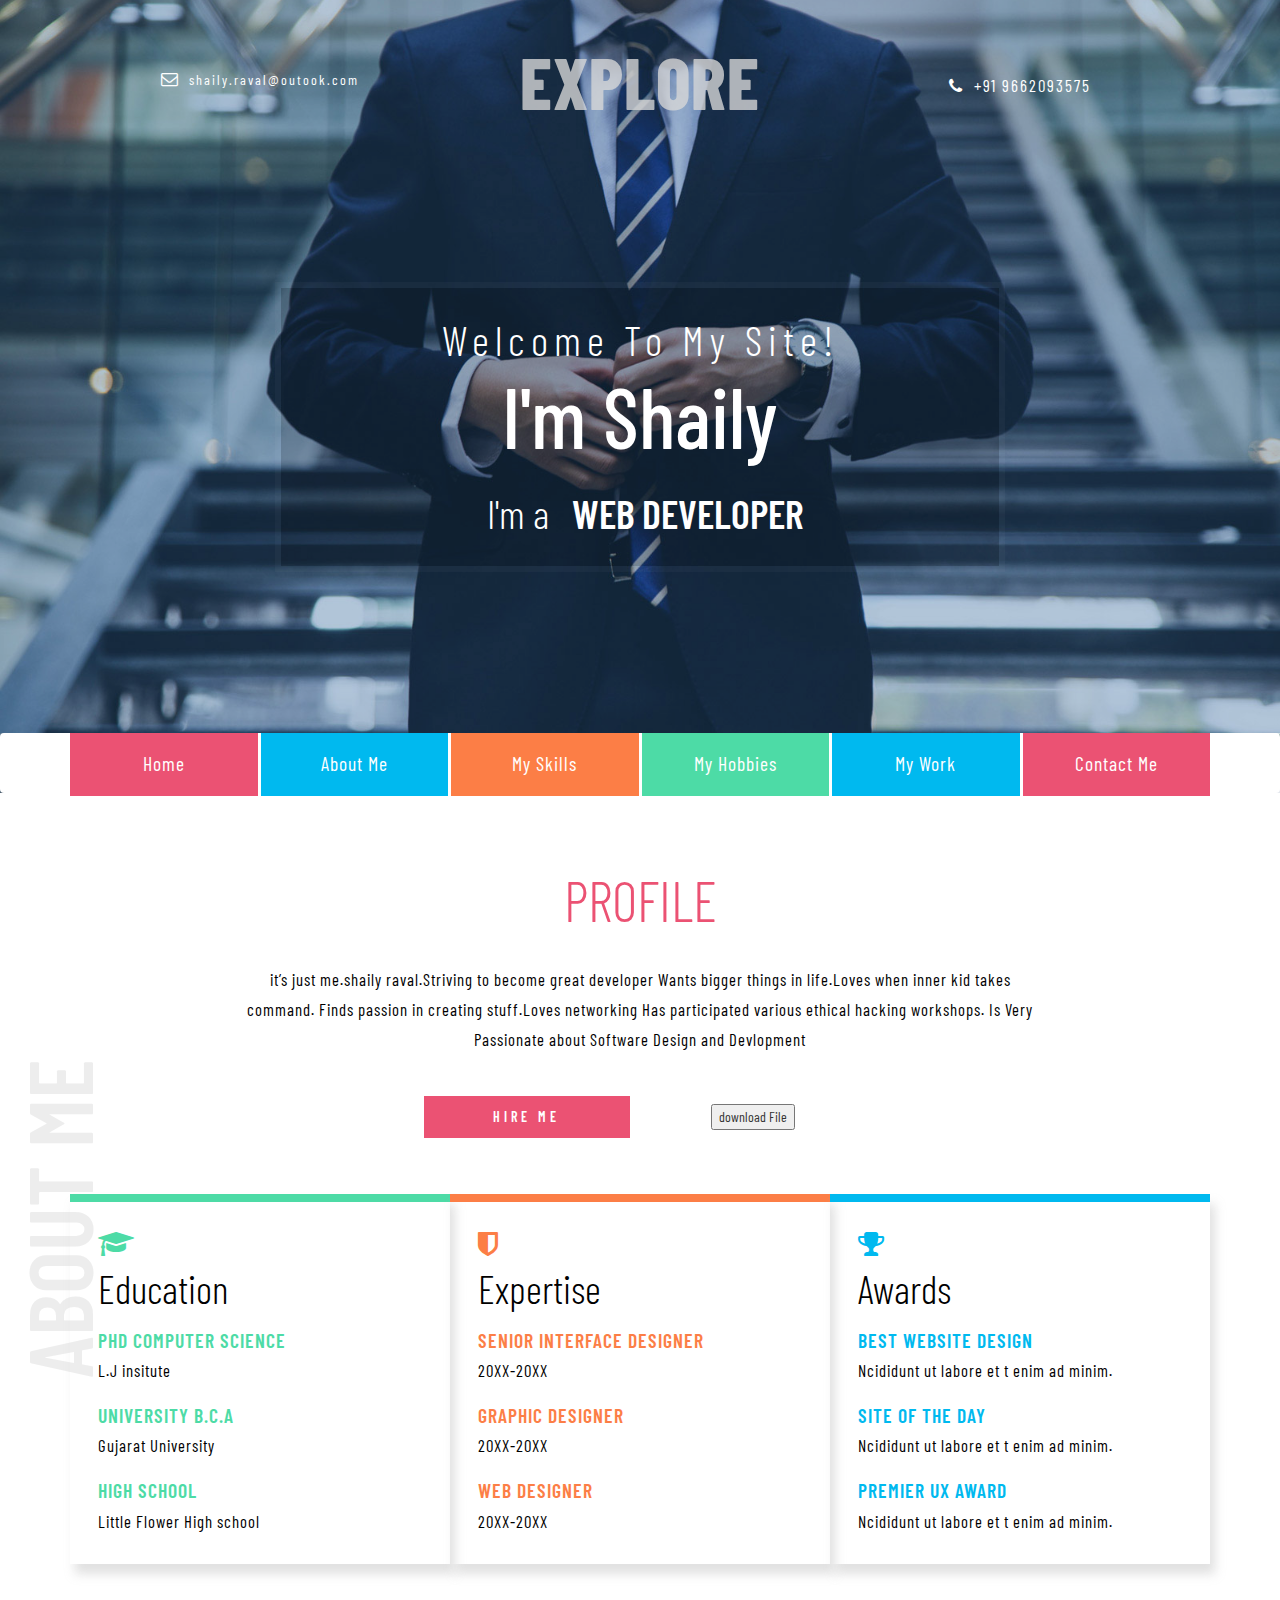
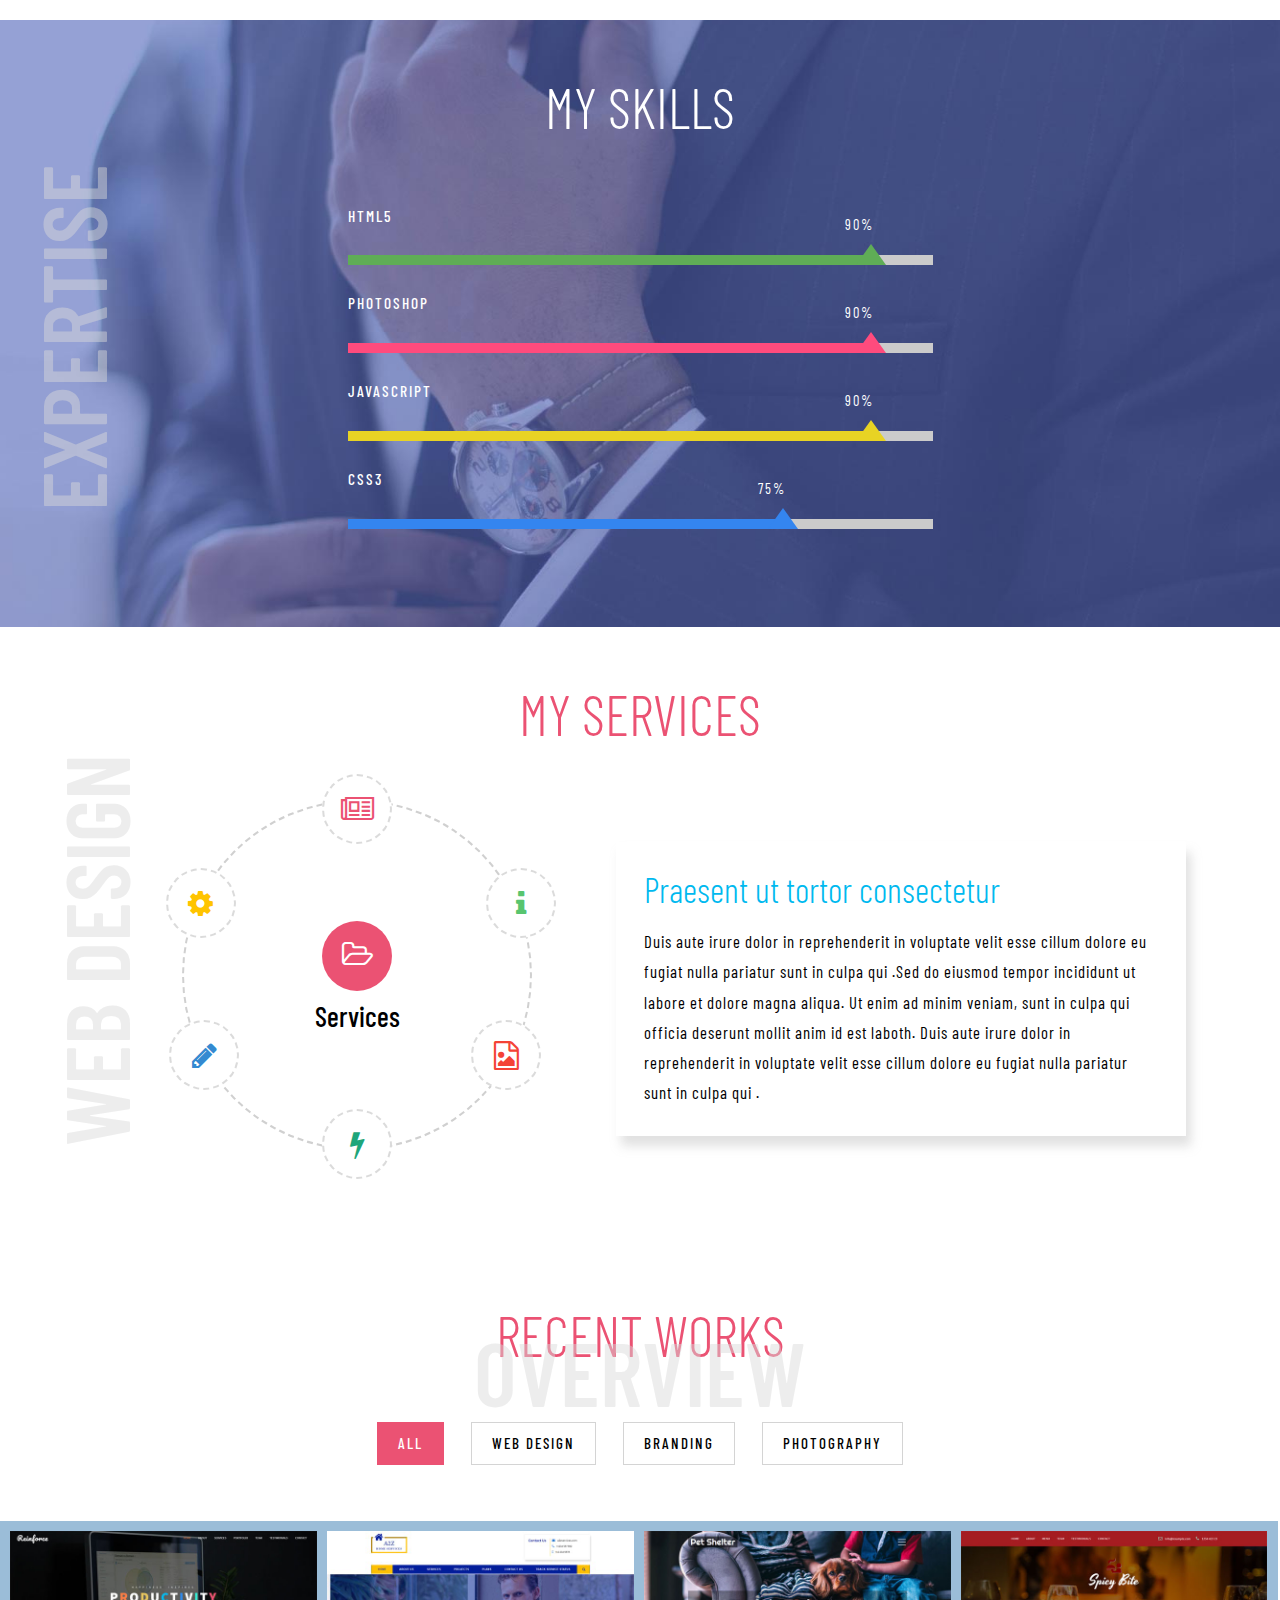
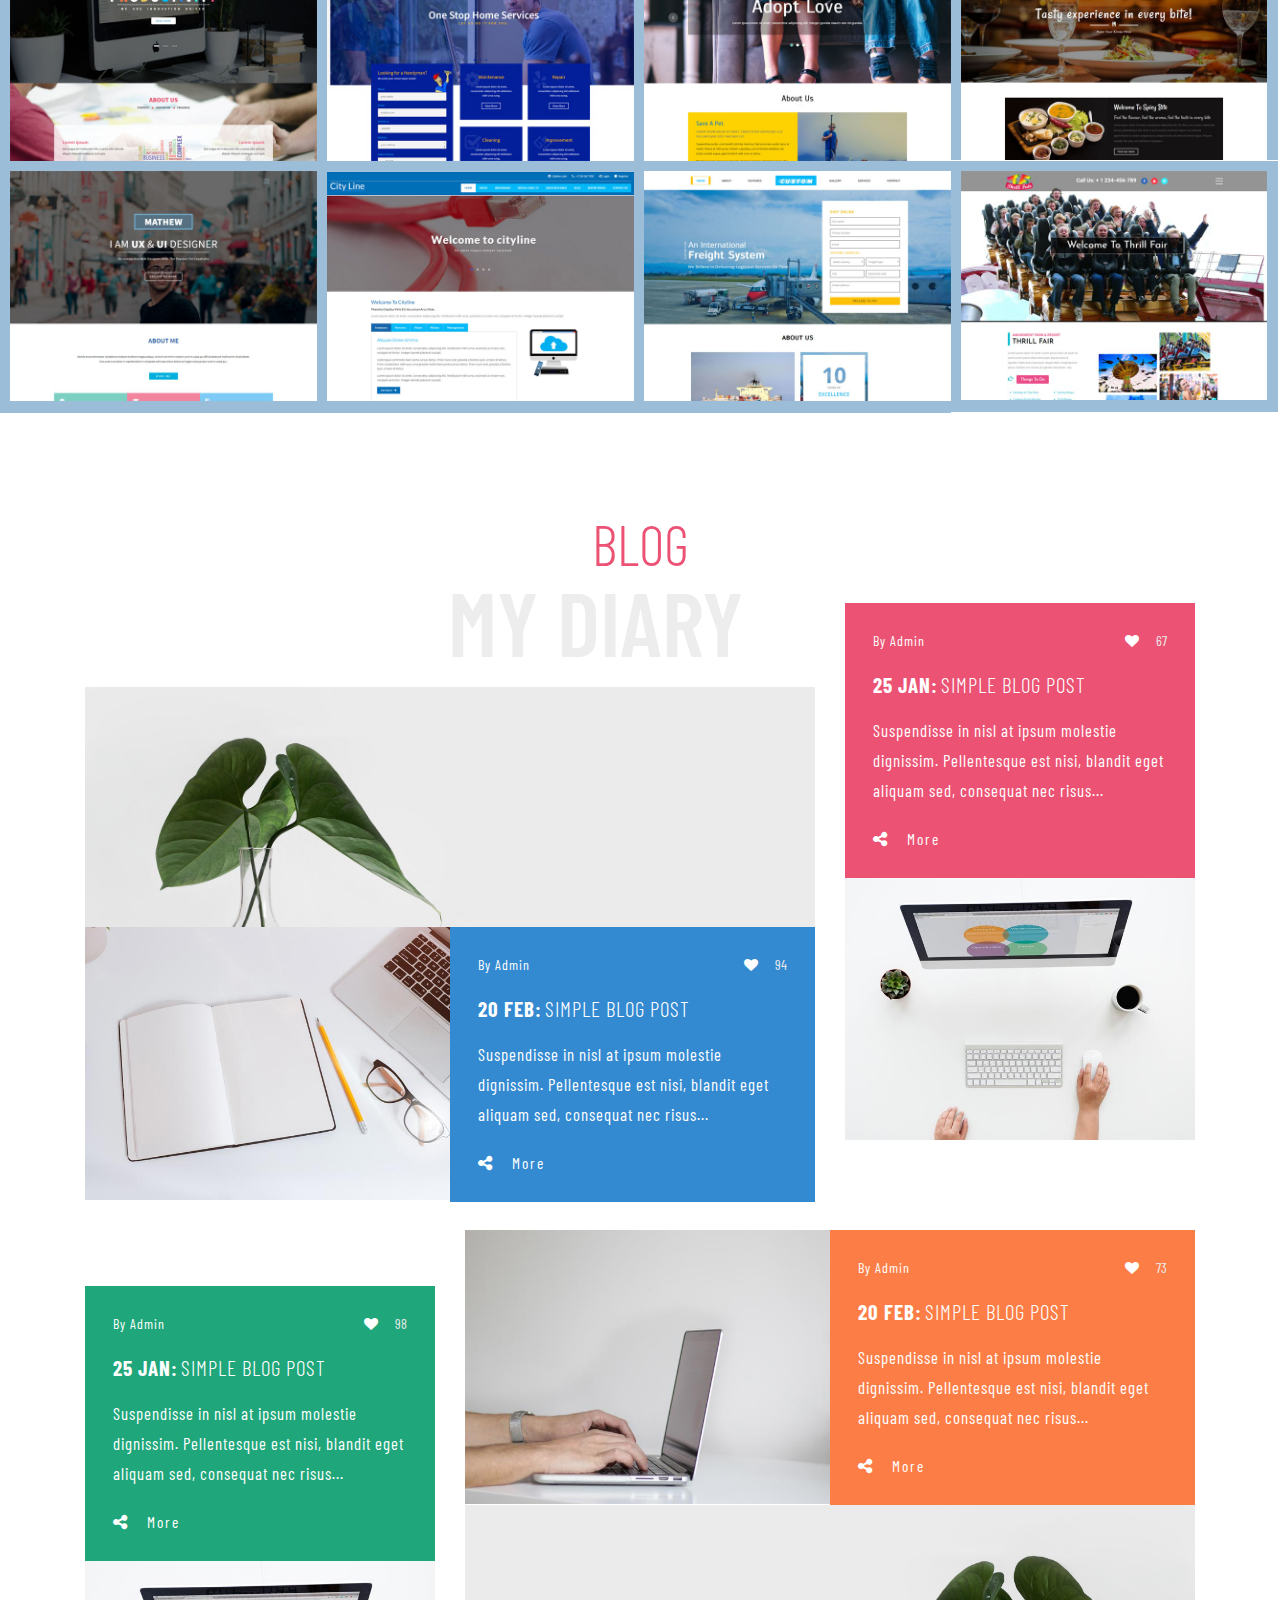
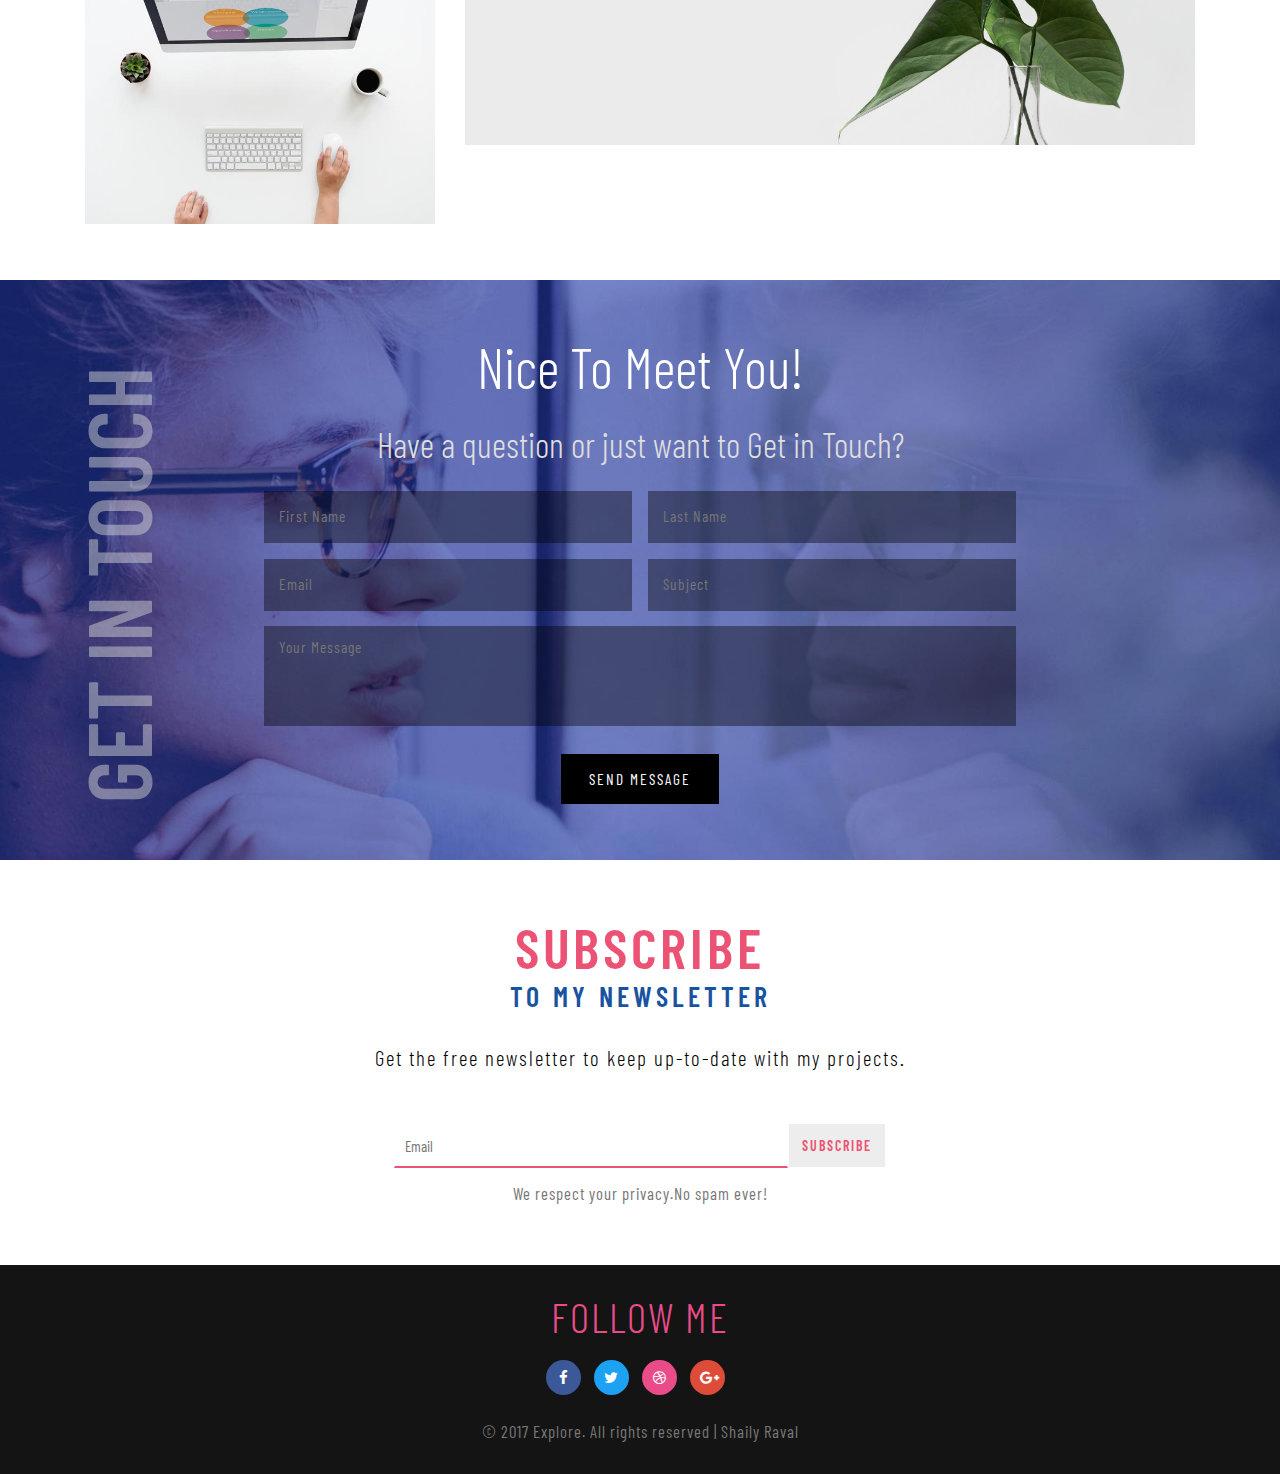
==== index.html @ e49cd990 "first website uploaded" ====
<!DOCTYPE html>
<html lang="zxx">

<head>
	<title>i aspire</title>
	<meta name="viewport" content="width=device-width, initial-scale=1">
	<meta http-equiv="Content-Type" content="text/html; charset=utf-8" />
	<meta name="keywords" content="Explore Responsive web template, Bootstrap Web Templates, Flat Web Templates, Android Compatible web template, 
	SmartPhone Compatible web template, free WebDesigns for Nokia, Samsung, LG, Sony Ericsson, Motorola web design" />
	<script>
		addEventListener("load", function () {
			setTimeout(hideURLbar, 0);
		}, false);

		function hideURLbar() {
			window.scrollTo(0, 1);
		}
	</script>
	<!-- Custom Theme files -->
	<link href="css/bootstrap.css" type="text/css" rel="stylesheet" media="all">
	<link rel="stylesheet" href="css/chocolat.css" type="text/css" media="screen">
	<!-- chocolate css for gallery light box -->
	<link href="css/style.css" type="text/css" rel="stylesheet" media="all">
	<link href="css/font-awesome.css" rel="stylesheet">
	<!-- font-awesome icons -->
	<!--//Custom Theme files-->

	<!-- web-fonts -->
	<link href="https://fonts.googleapis.com/css?family=Barlow+Condensed:100,200,200i,300,300i,400,400i,500,500i,600,600i,700,700i,800,800i,900,900i"
	    rel="stylesheet">
	<!-- //web-fonts -->
</head>
<body>
	<div class="header-agileinfo">
		<div class="header-banner text-center">
			<div class="container">
				<div class="header-bottom">
					<div class="col-md-4 col-sm-4 header-left">
						<span class="fa fa-envelope-o icon" aria-hidden="true"></span>
						<a href="outlook.com">shaily.raval@outook.com</a>
					</div>
					<div class="col-md-4 col-sm-4 logo">
						<h1 class="main-title">
							<a href="index.html">Explore</a>

						</h1>
					</div>
					<div class="col-md-4 col-sm-4 header-right">
						<span class="fa fa-phone icon" aria-hidden="true"></span>
						<p>+91 9662093575</p>
					</div>
					<div class="clearfix"></div>
				</div>
				<div class="banner-text">
					<h4>welcome to my site!</h4>
					<h3>i'm Shaily</h3>
					<div class="banner-slide">
						<h2 class="bnrtext">I'm a</h2>
						<b>
							<span class="span1">
								web developer
								<br /> CCNA
								<br /> app developer
								<br /> web blogger
								<br /> web designer
								<br />
							</span>
						</b>

						<div class="clearfix"></div>
					</div>
				</div>
			</div>

		</div>

		<div class="clear"></div>
		<nav class="navbar navbar-default">
			<!-- Brand and toggle get grouped for better mobile display -->
			<div class="navbar-header">
				<button type="button" class="navbar-toggle collapsed navbar-toggle1" data-toggle="collapse" data-target="#bs-megadropdown-tabs">Menu
					<span class="sr-only">Toggle navigation</span>
					<span class="icon-bar"></span>
					<span class="icon-bar"></span>
					<span class="icon-bar"></span>
				</button>
			</div>

			<div class="collapse navbar-collapse" id="bs-megadropdown-tabs">
				<ul>
					<li>
						<a href="index.html" class="active">Home</a>
					</li>
					<li>
						<a href="#about" class="scroll">About Me</a>
					</li>
					<li>
						<a href="#skills" class="scroll">my Skills</a>
					</li>
					<li>
						<a href="#services" class="scroll">my hobbies</a>
					</li>
					<li>
						<a href="#port" class="scroll">My Work</a>
					</li>
					<li>
						<a href="#contact" class="scroll">Contact me</a>
					</li>
				</ul>
			</div>
		</nav>
	</div>
	<!-- about -->
	<div class="about section-w3layouts main-pos" id="about">
		<h3 class="pos-title">about me</h3>
		<div class="container">
			<h4 class="sec-title">profile</h4>
			<div class="main-about-grid text-center">
				<p> it’s just me.shaily raval.Striving to become great developer
				Wants bigger things in life.Loves when inner kid takes command. 
				Finds passion in creating stuff.Loves networking
				Has participated various ethical hacking workshops.
				Is Very Passionate about Software Design and Devlopment</p>
				<ul class="about-list">
					<li>
						<a href="#contact" class="wthree- about-link scroll">hire me</a>
					</li>
					<li>
						<form action="downloadFile.php" method="post">
						<input type="submit" name="submit" value="download File" id ="submit"/>
						
						</form>
					</li>
				</ul>
			</div>
			<div class="about-btm-w3_agileits">
				<div class="grid-flex">
					<div class="ab1 main-about-grid1">
						<span class="fa fa-graduation-cap  wthree-title-list" aria-hidden="true"></span>
						<h4 class="aboutbtm-head">education</h4>
						<h5>Phd Computer Science</h5>
						<p>L.J insitute </p>
						<h5>University B.C.A</h5>
						<p>Gujarat University</p>
						<h5>High School</h5>
						<p>Little Flower High school</p>
					</div>
					<div class="ab1 main-about-grid2">
						<span class="fa fa-shield  wthree-title-list" aria-hidden="true"></span>
						<h4 class="aboutbtm-head">expertise</h4>
						<h5>Senior Interface Designer</h5>
						<p>20XX-20XX</p>
						<h5>Graphic Designer</h5>
						<p>20XX-20XX</p>
						<h5>Web Designer</h5>
						<p>20XX-20XX</p>


					</div>
					<div class="ab1 main-about-grid3">
						<span class="fa fa-trophy" aria-hidden="true"></span>
						<h4 class="aboutbtm-head">awards</h4>
						<h5>best website design</h5>
						<p>Ncididunt ut labore et t enim ad minim.</p>
						<h5>site of the day</h5>
						<p>Ncididunt ut labore et t enim ad minim.</p>
						<h5>premier UX award</h5>
						<p>Ncididunt ut labore et t enim ad minim.</p>
					</div>
					<div class="clearfix"></div>
				</div>
			</div>
			<!-- //about-bottom -->
		</div>
	</div>
	<!-- skills -->
	<div class="skills section-w3layouts main-pos" id="skills">
		<h3 class="pos-title">expertise</h3>
		<div class="container">
			<h4 class="sec-title">my skills</h4>

			<div class="row">
				<div class="skills-bar">
					<h3 class="progress-title">HTML5</h3>
					<div class="progress  green">
						<div class="progress-bar" style="width:90%; background:#5fad56">
							<div class="progress-value">90%</div>
						</div>
					</div>
					<h3 class="progress-title">PHOTOSHOP</h3>
					<div class="progress pink">
						<div class="progress-bar" style="width:90%; background:#ff4b7d;">
							<div class="progress-value">90%</div>
						</div>
					</div>
					<h3 class="progress-title">JAVASCRIPT</h3>
					<div class="progress yellow">
						<div class="progress-bar" style="width:90%; background:#e8d324;">
							<div class="progress-value">90%</div>
						</div>
					</div>

					<h3 class="progress-title">CSS3</h3>
					<div class="progress blue">
						<div class="progress-bar" style="width:75%; background:#3485ef;">
							<div class="progress-value">75%</div>
						</div>
					</div>
				</div>
			</div>
		</div>
	</div>
	<!--//skills -->

	<!-- services -->
	<div class="about section-w3layouts main-pos" id="services">
		<h3 class="pos-title">web design</h3>
		<div class="container">
			<h4 class="sec-title">my services</h4>
			<div class="services-left">
				<div class="col-md-6 serv-left text-center">
					<div class="serv-txt">
						<span class="fa fa-folder-open-o" aria-hidden="true"></span>
						<h5>services</h5>
					</div>
					<div class="icon-grid1">
						<div class="icon icon1">
							<span class="fa fa-newspaper-o" aria-hidden="true"></span>
						</div>
						<div class="clearfix"></div>
					</div>
					<div class="icon-grid2">
						<div class="icon icon2">
							<span class="fa fa-gear" aria-hidden="true"></span>
						</div>
						<div class="clearfix"></div>
					</div>
					<div class="icon-grid5">

						<div class="icon icon3">
							<span class="fa fa-pencil" aria-hidden="true"></span>
						</div>
						<div class="clearfix"></div>
					</div>
					<div class="icon-grid3">
						<div class="col-md-3 icon icon4">
							<span class="fa fa-info" aria-hidden="true"></span>
						</div>

						<div class="clearfix"></div>
					</div>
					<div class="icon-grid6">
						<div class="icon icon5">
							<span class="fa fa-file-image-o" aria-hidden="true"></span>
						</div>

						<div class="clearfix"></div>
					</div>
					<div class="icon-grid4">
						<div class="icon icon6">
							<span class="fa fa-bolt" aria-hidden="true"></span>
						</div>

						<div class="clearfix"></div>
					</div>
				</div>
				<div class="col-md-6 services-right-w3ls">
					<h5>Praesent ut tortor consectetur</h5>
					<p> Duis aute irure dolor in reprehenderit in voluptate velit esse cillum dolore eu fugiat nulla pariatur sunt in culpa
						qui .Sed do eiusmod tempor incididunt ut labore et dolore magna aliqua. Ut enim ad minim veniam, sunt in culpa qui
						officia deserunt mollit anim id est laboth. Duis aute irure dolor in reprehenderit in voluptate velit esse cillum dolore
						eu fugiat nulla pariatur sunt in culpa qui .</p>
				</div>
				<div class="clearfix"></div>
			</div>
		</div>
	</div>
	<!-- //services -->

	<!-- Portfolio -->
	<div class="portfolio section-w3layouts main-pos" id="port">
		<h4 class="sec-title">recent works</h4>
		<h3 class="pos-title1">overview</h3>
		<ul class="simplefilter">
			<li class="active" data-filter="all">All</li>
			<li data-filter="1">web design</li>
			<li data-filter="2">branding</li>
			<li data-filter="3">photography</li>
		</ul>

		<div class="filtr-container">
			<div class="filtr-item gallery-t" data-category="1, 3" data-sort="Busy streets">
				<a href="images/b.jpg" class="b-link-stripe b-animate-go  thickbox">

					<figure class="port-gird">
						<img src="images/b.jpg" class="img-responsive" alt=" " />
						<figcaption class="port-gird-caption-agileits_w3layouts">
							<h3>my designs</h3>

						</figcaption>
					</figure>
				</a>
			</div>
			<div class=" filtr-item" data-category="1, 3" data-sort="City wonders">
				<a href="images/d.jpg" class="b-link-stripe b-animate-go  thickbox">

					<figure class="port-gird">
						<img src="images/d.jpg" class="img-responsive" alt=" " />
						<figcaption class="port-gird-caption-agileits_w3layouts">
							<h3>my designs</h3>

						</figcaption>
					</figure>
				</a>

			</div>
			<div class=" filtr-item" data-category="2" data-sort="Luminous night">
				<a href="images/c.jpg" class="b-link-stripe b-animate-go  thickbox">

					<figure class="port-gird">
						<img src="images/c.jpg" class="img-responsive" alt=" " />
						<figcaption class="port-gird-caption-agileits_w3layouts">
							<h3>my designs</h3>

						</figcaption>
					</figure>
				</a>
			</div>
			<div class="filtr-item gallery-t" data-category="1, 3" data-sort="Busy streets">
				<a href="images/a.jpg" class="b-link-stripe b-animate-go  thickbox">

					<figure class="port-gird">
						<img src="images/a.jpg" class="img-responsive" alt=" " />
						<figcaption class="port-gird-caption-agileits_w3layouts">
							<h3>my designs</h3>

						</figcaption>
					</figure>
				</a>
			</div>
			<div class="filtr-item" data-category="3" data-sort="In production">
				<a href="images/e.jpg" class="b-link-stripe b-animate-go  thickbox">

					<figure class="port-gird">
						<img src="images/e.jpg" class="img-responsive" alt=" " />
						<figcaption class="port-gird-caption-agileits_w3layouts">
							<h3>my designs</h3>

						</figcaption>
					</figure>
				</a>

			</div>
			<div class=" filtr-item" data-category="3, 2" data-sort="Industrial site">
				<a href="images/g.jpg" class="b-link-stripe b-animate-go  thickbox">

					<figure class="port-gird">
						<img src="images/g.jpg" class="img-responsive" alt=" " />
						<figcaption class="port-gird-caption-agileits_w3layouts">
							<h3>my designs</h3>

						</figcaption>
					</figure>
				</a>
			</div>
			<div class=" filtr-item" data-category="2, 3" data-sort="Peaceful lake">
				<a href="images/f.jpg" class="b-link-stripe b-animate-go  thickbox">

					<figure class="port-gird">
						<img src="images/f.jpg" class="img-responsive" alt=" " />
						<figcaption class="port-gird-caption-agileits_w3layouts">
							<h3>my designs</h3>

						</figcaption>
					</figure>
				</a>
			</div>
			<div class="filtr-item gallery-t" data-category="1, 3" data-sort="Busy streets">
				<a href="images/h.jpg" class="b-link-stripe b-animate-go  thickbox">

					<figure class="port-gird">
						<img src="images/h.jpg" class="img-responsive" alt=" " />
						<figcaption class="port-gird-caption-agileits_w3layouts">
							<h3>my designs</h3>

						</figcaption>
					</figure>
				</a>
			</div>
			<div class="clearfix"> </div>
		</div>
	</div>
	<!-- //Portfolio -->

	<!-- blog -->
	<div class="blog main-pos section-w3layouts" id="blog">
		<h3 class="pos-title postitle4">my diary</h3>

		<div class="container">
			<h4 class="sec-title">blog</h4>
			<div class="blog-sec-w3_agile-grids">
				<div class="blog-sub">
					<div class="col-md-8 blog-sec-w3_agile b1">
						<div class="blog-top"></div>
						<div class="col-md-6 blog-img img1">
							<a href="#" data-toggle="modal" data-target="#myModal">
								<img src="images/a5.jpg" alt="" class="img-responsive" />
							</a>
						</div>
						<div class="col-md-6 blog-bottom bb1">
							<div class="post-info">
								<ul>
									<li class="blog-icon-left">By
										<a href="#">Admin</a>
									</li>
									<li class="blog-icon-right">
										<a href="#">
											<span class="fa fa-heart" aria-hidden="true"></span>
										</a>94</li>
								</ul>
								<div class="clearfix"></div>
								<a href="#" data-toggle="modal" data-target="#myModal">
									<h5>20 feb:</h5>
									<h4>simple blog post</h4>
								</a>
								<p>Suspendisse in nisl at ipsum molestie dignissim. Pellentesque est nisi, blandit eget aliquam sed, consequat nec risus...
								</p>
							</div>
							<a href="#">
								<span class="blog-share fa fa-share-alt" aria-hidden="true"></span>
							</a>
							<div class="blog-sec-w3_agile blog-button">
								<a href="#" data-toggle="modal" data-target="#myModal">More</a>
							</div>
						</div>

					</div>

					<div class="col-md-4  blog-sec-w3_agile">

						<div class="blog-bottom bb2">
							<div class="post-info">
								<ul>
									<li class="blog-icon-left">By
										<a href="#">Admin</a>
									</li>
									<li class="blog-icon-right">
										<a href="#">
											<span class="fa fa-heart" aria-hidden="true"></span>
										</a>67</li>
								</ul>
								<div class="clearfix"></div>
								<a href="#" data-toggle="modal" data-target="#myModal">
									<h5>25 jan:</h5>
									<h4>simple blog post</h4>
								</a>
								<p>Suspendisse in nisl at ipsum molestie dignissim. Pellentesque est nisi, blandit eget aliquam sed, consequat nec risus...
								</p>
							</div>
							<a href="#">
								<span class="blog-share fa fa-share-alt" aria-hidden="true"></span>
							</a>
							<div class="blog-sec-w3_agile blog-button">
								<a href="#" data-toggle="modal" data-target="#myModal">More</a>
							</div>
						</div>
						<div class="blog-img">
							<a href="#" data-toggle="modal" data-target="#myModal">
								<img src="images/a3.jpg" alt="" class="img-responsive" />
							</a>
						</div>
					</div>
					<div class="clearfix"></div>

					<div class="col-md-4 blog-sec-w3_agile b1">

						<div class="blog-bottom bb3">
							<div class="post-info">
								<ul>
									<li class="blog-icon-left">By
										<a href="#">Admin</a>
									</li>
									<li class="blog-icon-right">
										<a href="#">
											<span class="fa fa-heart" aria-hidden="true"></span>
										</a>98</li>
								</ul>
								<div class="clearfix"></div>
								<a href="#" data-toggle="modal" data-target="#myModal">
									<h5>25 jan:</h5>
									<h4>simple blog post</h4>
								</a>
								<p>Suspendisse in nisl at ipsum molestie dignissim. Pellentesque est nisi, blandit eget aliquam sed, consequat nec risus...
								</p>
							</div>
							<a href="#">
								<span class="blog-share fa fa-share-alt" aria-hidden="true"></span>
							</a>
							<div class="blog-sec-w3_agile blog-button">
								<a href="#" data-toggle="modal" data-target="#myModal">More</a>
							</div>
						</div>
						<div class="blog-img">
							<a href="#" data-toggle="modal" data-target="#myModal">
								<img src="images/a3.jpg" alt="" class="img-responsive" />
							</a>
						</div>

					</div>
					<div class="col-md-8 blog-sec-w3_agile b3 ">
						<div class="col-md-6 blog-img img1">
							<a href="#" data-toggle="modal" data-target="#myModal">
								<img src="images/a4.jpg" alt="" class="img-responsive" />
							</a>
						</div>
						<div class="col-md-6 blog-bottom bb4">
							<div class="post-info">
								<ul>
									<li class="blog-icon-left">By
										<a href="#">Admin</a>
									</li>
									<li class="blog-icon-right">
										<a href="#">
											<span class="fa fa-heart" aria-hidden="true"></span>
										</a>73</li>
								</ul>
								<div class="clearfix"></div>
								<a href="#" data-toggle="modal" data-target="#myModal">
									<h5>20 feb:</h5>
									<h4>simple blog post</h4>
								</a>
								<p>Suspendisse in nisl at ipsum molestie dignissim. Pellentesque est nisi, blandit eget aliquam sed, consequat nec risus...
								</p>
							</div>
							<a href="#">
								<span class="blog-share fa fa-share-alt" aria-hidden="true"></span>
							</a>
							<div class="blog-sec-w3_agile blog-button">
								<a href="#" data-toggle="modal" data-target="#myModal">More</a>
							</div>
						</div>

						<div class="clearfix"></div>
						<div class="blog-top blog-top2"></div>

					</div>


					<div class="clearfix"></div>
				</div>
			</div>
		</div>
	</div>
	<!-- //blog -->
	<div class="contact-bottom section-w3layouts main-pos" id="contact">
		<h3 class="pos-title">get in touch</h3>
		<h4 class="sec-title">nice to meet you!</h4>
		<div class="contact-right-w3l">
			<h3 class="title-contact text-center">Have a question or just want to Get in Touch?</h3>
			<form action="#" method="post">
				<div class="contact-input">
					<input type="text" class="name" name="name" placeholder="First Name" required="">
				</div>
				<div class="contact-input">
					<input type="text" class="name" name="name" placeholder="Last Name" required="">
				</div>
				<div class="contact-input">
					<input type="email" class="name" name="name" placeholder="Email" required="">
				</div>
				<div class="contact-input">
					<input type="text" class="name" name="name" placeholder="Subject" required="">
				</div>
				<div class="contact-input">
					<textarea placeholder="Your Message" required=""></textarea>
				</div>
				<input type="submit" value="SEND MESSAGE">
			</form>
		</div>
		<div class="clearfix"></div>
	</div>
	<!-- //contact -->
	<!-- subscribe -->
	<div class="subscribe-main section-w3layouts text-center">
		<div class="subscribe-head">
			<h4 class="sec-title">subscribe </h4>
			<h6>to my newsletter</h6>
			<h5>Get the free newsletter to keep up-to-date with my projects.</h5>
			<!-- <p class="sub-p">Never miss out on latest sales and best offers!</p> -->
			<div class="subscribe-form">
				<form action="#" method="post" class="subscribe_form">
					<input type="email" placeholder="Email" required="">
					<input type="submit" value="subscribe">
				</form>
				<div class="clearfix"> </div>
			</div>
			<p>We respect your privacy.No spam ever!</p>
		</div>
	</div>
	<!-- //subscribe -->
	<div class="footer-main">
		<div class="footer-social">
			<h4>follow me</h4>
			<ul>
				<li>
					<a href="#">
						<span class="fa fa-facebook icon_facebook"></span>
					</a>
				</li>
				<li>
					<a href="#">
						<span class="fa fa-twitter icon_twitter"></span>
					</a>
				</li>
				<li>
					<a href="#">
						<span class="fa fa-dribbble icon_dribbble"></span>
					</a>
				</li>
				<li>
					<a href="#">
						<span class="fa fa-google-plus icon_g_plus"></span>
					</a>
				</li>
			</ul>
		</div>
		<div class="cpy-right">
			<p>© 2017 Explore. All rights reserved | Shaily Raval
				
			</p>
		</div>
	</div>


	<!-- modal -->

	<div class="modal about-modal fade" id="myModal" tabindex="-1" role="dialog">
		<div class="modal-dialog" role="document">
			<div class="modal-content">
				<div class="modal-header">
					<button type="button" class="close" data-dismiss="modal" aria-label="Close">
						<span aria-hidden="true">&times;</span>
					</button>
					<h4 class="modal-title">explore</h4>
				</div>
				<div class="modal-body">
					<div class="model-info">
						<img src="images/bg2.jpg" alt="" />
						<p>andit lorem. Duis auctor in tortor sed tristique. Proin sed finibus sem.</p>
					</div>
				</div>
			</div>
		</div>
	</div>
	<!-- //modal -->

	<!-- js -->
	<script src="js/jquery-2.2.3.min.js"></script>
	<!-- //js -->

	<script>
		$(window).scroll(function () {
			if ($(window).scrollTop() >= 730) {
				$('nav').addClass('fixed-header');
			} else {
				$('nav').removeClass('fixed-header');
			}
		});

		/* scrollTop() >= 240
		   Should be equal the the height of the header
		 */
	</script>

	<!-- PopUp-Box-JavaScript -->
	<script src="js/jquery.chocolat.js"></script>
	<script>
		$(function () {
			$('.filtr-item a').Chocolat();
		});
	</script>
	<!-- //PopUp-Box-JavaScript -->
	<!-- fliter-JavaScript -->
	<script src="js/jquery.filterizr.js"></script>
	<script src="js/controls.js"></script>
	<script>
		$(function () {
			$('.filtr-container').filterizr();
		});
	</script>
	<!-- //fliter-JavaScript -->

	<!-- start-smooth-scrolling -->
	<script  src="js/move-top.js"></script>
	<script src="js/easing.js"></script>
	<script>
		jQuery(document).ready(function ($) {
			$(".scroll").click(function (event) {
				event.preventDefault();

				$('html,body').animate({
					scrollTop: $(this.hash).offset().top
				}, 1000);
			});
		});
	</script>
	<!-- end-smooth-scrolling -->
	<!-- smooth-scrolling-of-move-up-->
	<script>
		$(document).ready(function () {
			/*
			var defaults = {
				containerID: 'toTop', // fading element id
				containerHoverID: 'toTopHover', // fading element hover id
				scrollSpeed: 1200,
				easingType: 'linear' 
			};
			*/

			$().UItoTop({
				easingType: 'easeOutQuart'
			});

		});
	</script>
	<script src="js/SmoothScroll.min.js"></script>
	<!-- Bootstrap core JavaScript
    ================================================== -->
	<!-- Placed at the end of the document so the pages load faster -->
	<script src="js/bootstrap.js"></script>
</body>

</html>
---- css/chocolat.css ----
body{
	margin:0;
	padding:0;
}
#Choco_overlay{
    background: #0a0a0a !important;
	position: fixed;
	top: 0;
	left: 0;
	z-index: 1000;
	width: 100%;
	height: 100%;
	display:none;
	padding:0;
	margin:0;
}
#Choco_content{
	display:none;
	width:800px;
	height:600px;
	z-index:1001;
	position:fixed;
	left:50%;
	top:50%;
	margin-left:-400px;
	margin-top:-300px;
	border-top:1px solid transparent;/*Yes, adjust image perfectly at the center of a box, don't know why.*/
}
#Choco_left_arrow{
	float:left;
	background-image:url(../images/left.png)!important;
	background-position:12%;
	left:-20%;
}
#Choco_right_arrow{
	float:right;
	background-image:url(../images/right.png)!important;
	background-position:88%;
	left:20%;
}
.Choco_arrows{
	background-repeat:no-repeat;
	display:none;
	position:relative;
	cursor:pointer;
	width:49%;
	top:-100%;
	height:100%;
	margin-top:-30px;
}
#Choco_container_photo{
	text-align:center;
	width:800px;
	height:600px;
	/*background:url(../images/ajax-loader.gif) center center no-repeat;*/
}
#Choco_container_description{
	padding:0;
	height:26px;
	width:100%;
	color:#FFFFFF;
	font-family:Tahoma;
	clear:both;
	position:relative;
	font-size:12px;
	margin-top:-5px;
	overflow:hidden;
	visibility:hidden;
}
#Choco_container_title{
	float:left;
	padding:5px;
}
#Choco_container_via{
	padding:5px;
	float:right;
}
#Choco_container_via a{
	color:gray;
}
#Choco_container_via a:hover{
	color:white;
	background:gray;
}
#Choco_close{
	width:32px;
	height:32px;
	background-image:url(../images/close.png)!important;
	background-repeat:no-repeat;
	z-index:1002;
	cursor:pointer;
	margin: 0px 0px 15px 0px;
	display:none;
}
#Choco_loading{
	width:9px;
	height:11px;
	background-image:url(../images/loading.gif);
	background-repeat:no-repeat;
	z-index:1002;
	cursor:pointer;
	float:right;
	margin-top:-20px;
	display:none;
}
#Choco_bigImage{
	display:none;
	position:relative;
	width:100%;
	height:100%;
	margin-top:-5px;
}
---- css/style.css ----
/*--
Author: W3layouts
Author URL: http://w3layouts.com
License: Creative Commons Attribution 3.0 Unported
License URL: http://creativecommons.org/licenses/by/3.0/
--*/

body {
    margin: 0;
    background: #fff;
    font-family: 'Barlow Condensed', sans-serif;
}

body a,
.agile_form input[type="submit"] {
    -webkit-transition: 0.5s all;
    -moz-transition: 0.5s all;
    -o-transition: 0.5s all;
    -ms-transition: 0.5s all;
    transition: 0.5s all;
    text-decoration: none;
}

h1,
h2,
h3,
h4,
h5,
h6 {
    margin: 0;
    font-family: 'Barlow Condensed', sans-serif;
}

p {
    margin: 0;
    line-height: 1.8;
    font-size: 1.2em;
    color: #000;
    letter-spacing: 1px;
}

ul,
label {
    margin: 0;
    padding: 0;
}

li {
    list-style-type: none;
}

body a:hover,
body a:focus {
    text-decoration: none;
    outline: none;
}

.header-agileinfo {
    z-index: 10;
}

.header-agileinfo {
    background: url(../images/bg.jpg) no-repeat center;
    background-size: cover;
    min-height: 730px;
}

.header-banner {
    background-color: rgba(4, 68, 134, 0.3);
}

.header-left {
    float: left;
    padding-top: 2em;
}

.header-right {
    float: right;
    padding-top: 2em;
}

.fixed-header {
    position: fixed;
    top: 0;
    left: 0;
    width: 100%;
}

nav {
    width: 100%;
    height: 60px;
    background: #292f36;
    z-index: 10;
}

nav ul {
    list-style-type: none;
    text-align: center;
}

nav ul li {
    display: inline-block;
    line-height: 60px;
    width: 13%;
    text-align: center;
}

nav ul li a {
    text-decoration: none;
    color: #fff;
    font-size: 1.4em;
    text-transform: capitalize;
    letter-spacing: 1px;
    padding: 10px 50px;
}

nav ul li a:hover {
    color: #000;
}

nav ul li:nth-child(1) {
    background: #eb5273;
}

nav ul li:nth-child(2) {
    background: #00b9ef;
}

nav ul li:nth-child(3) {
    background: #fc7e46;
}

nav ul li:nth-child(4) {
    background: #4ddba6;
}

nav ul li:nth-child(5) {
    background: #00b9ef;
}

nav ul li:nth-child(6) {
    background: #eb5273;
}

.navbar-default {
    background-color: #fff;
    border: none;
}

.header-right p {
    display: inline;
    letter-spacing: 2px;
    color: #fff;
}

.header-bottom {
    padding: 3em 0 0;
}

h1.main-title a {
    font-size: 2em;
    color: #140c8e;
    padding: 0px 12px 6px;
    letter-spacing: 1px;
    text-transform: uppercase;
    color: rgba(216, 216, 216, 0.79);
    font-weight: 800;
}

span.icon {
    color: #fff;
    margin-right: 0.5em;
    font-size: 1.2em;
}

.header-left a {
    font-size: 1em;
    color: #fff;
    letter-spacing: 2px;
}


/*-- banner --*/

.banner-text {
    text-align: center;
    width: 63%;
    margin: 11.9em auto;
    padding: 2em 0;
    background: rgba(0, 0, 0, 0.16);
    outline: 6px solid rgba(255, 255, 255, 0.03);
}

.banner-text h3 {
    color: #fff;
    font-size: 6em;
    margin: 0.1em 0 0.3em;
    text-transform: capitalize;
}

.banner-slide {
    width: 48%;
    margin: 0 auto;
}

.banner-text h4 {
    text-transform: capitalize;
    font-size: 3em;
    color: #fff;
    letter-spacing: 6px;
    font-weight: 300;
}

h2.bnrtext {
    color: #fff;
    font-size: 3em;
    float: left;
    height: 50px;
    font: 300 40px/50px 'Barlow Condensed';
    width: 100px;
}

b {
    float: left;
    overflow: hidden;
    position: relative;
    height: 50px;
}

span.span1 {
    display: inline-block;
    width: 240px;
    color: #fff;
    position: relative;
    white-space: nowrap;
    text-transform: uppercase; 
    font: normal 40px/50px Barlow Condensed, sans-serif;
    font-weight: 600;
    top: 0;
    left: 0;
    -webkit-animation: move 5s;
    -webkit-animation-iteration-count: infinite;
    -webkit-animation-delay: 1s;
}

@keyframes move {
    0% {
        top: 0px;
    }
    20% {
        top: -50px;
    }
    40% {
        top: -100px;
    }
    60% {
        top: -150px;
    }
    80% {
        top: -200px;
    }
}


/*-- banner-text --*/

.banner-text h1 {
    font-size: 3.5em;
    line-height: 1.5em;
    display: inline-block;
    border: solid #7ecaf6;
    border-width: 4px;
    color: rgb(255, 255, 255);
    background: #567182;
    padding: 0 1em;
    letter-spacing: 1px;
    font-weight: 800;
    text-transform: uppercase;
}

.banner-text h1 a {
    color: #fff;
}


/*-- //banner --*/

.section-w3layouts {
    padding: 4em 0;
}

.main-pos {
    position: relative;
}


/* about */

h3.pos-title {
    position: absolute;
    top: 44%;
    left: -2%;
    font-size: 6.5em;
    display: inline-block;
    text-transform: uppercase;
    font-weight: 600;
    margin-bottom: 1.5em;
    color: rgba(216, 216, 216, 0.47);
    -ms-transform: rotate(270deg);
    -webkit-transform: rotate(270deg);
    transform: rotate(270deg);
}

h3.pos-title1 {
    position: absolute;
    top: 9%;
    left: 39.5%;
    font-size: 6.5em;
    display: inline-block;
    text-transform: uppercase;
    font-weight: 600;
    margin-bottom: 1.5em;
    color: rgba(216, 216, 216, 0.47);
}

.sec-title {
    font-size: 4em;
    text-transform: uppercase;
    margin-bottom: 0.5em;
    color: #eb5273;
    text-align: center;
    font-weight: 300;
}

ul.about-list li {
    display: inline-block;
    margin: 0 9px;
    width: 18%;
}

a.wthree-.about-link {
    color: #fff;
    border: 1px solid #eb5273;
    background: #eb5273;
    border-radius: 0;
    width: 100%;
    padding: 10px 20px;
    outline: none;
    font-size: 1em;
    margin: 4% auto 0;
    font-weight: 600;
    letter-spacing: 4px;
    display: inline-block;
    text-transform: uppercase;
}


.main-about-grid p {
    width: 70%;
    margin: 2em auto;
}

.ab1 {
    padding: 2em;
    -webkit-box-shadow: 5px 10px 10px 0px rgba(216, 216, 216, 0.78);
    -moz-box-shadow: 5px 10px 10px 0px rgba(216, 216, 216, 0.78);
    box-shadow: 5px 10px 10px 0px rgba(216, 216, 216, 0.78);
    border-top: 5px solid;
}

.ab1 span {
    color: #4ddba6;
    font-size: 2em;
}

.main-about-grid1 {
    border-top: 8px solid #4ddba6;
}

.main-about-grid2 {
    border-top: 8px solid #fc7e46;
}

.main-about-grid2 span.fa,
.main-about-grid2.ab1 h5 {
    color: #fc7e46;
}

.main-about-grid3 {
    border-top: 8px solid #00b9ef;
}

.main-about-grid3 span.fa,
.main-about-grid3.ab1 h5 {
    color: #00b9ef;
}


/* //about */


/* about-bottom */

.about-btm-w3_agileits {
    padding-top: 4em;
}

h4.aboutbtm-head {
    color: #000;
    text-transform: capitalize;
    font-weight: 300;
    margin: 0.2em 0 0.5em;
    font-size: 2.8em;
}

.ab1 h5 {
    color: #4ddba6;
    font-size: 1.4em;
    letter-spacing: 1px;
    text-transform: uppercase;
    font-weight: 600;
    margin: 1em 0 0.2em;
}


/* //about-bottom */


/*-- portfolio --*/

.port-head {
    text-align: center;
}

figure.port-gird {
    margin: 0;
    padding: 0;
    position: relative;
    display: block;
    cursor: pointer;
    overflow: hidden;
}

figure.port-gird:hover figcaption.port-gird-caption-agileits_w3layouts {
    -ms-filter: alpha(Opacity=100);
    filter: alpha(opacity=100);
    opacity: 1;
    top: 130px;
}

figcaption.port-gird-caption-agileits_w3layouts {
    -ms-filter: alpha(Opacity=0);
    filter: alpha(opacity=0);
    opacity: 0;
    position: absolute;
    height: 100%;
    width: 100%;
    top: 100%;
    color: #fff;
    -webkit-transition: all .5s ease;
    -moz-transition: all .5s ease;
    -o-transition: all .5s ease;
    -ms-transition: all .5s ease;
    transition: all .5s ease;
    text-align: center;
}

figcaption.port-gird-caption-agileits_w3layouts h3 {
    font-weight: 400;
    font-size: 1.8em;
    color: #fff;
    text-transform: uppercase;
    padding: 30px 0px;
    margin-bottom: 0;
    background: #111;
    position: relative;
    margin-top: 70px;
    -webkit-transition: all .5s;
    -moz-transition: all .5s;
    -o-transition: all .5s;
    -ms-transition: all .5s;
    transition: all .5s;
    -webkit-transition-delay: 1s;
    -moz-transition-delay: 1s;
    -o-transition-delay: 1s;
    -ms-transition-delay: 1s;
    transition-delay: 1s;
}

figcaption.port-gird-caption-agileits_w3layouts p {
    padding: 10px 0px;
    margin-bottom: 0;
    position: relative;
    left: 100%;
    font-size: 0.85em;
    line-height: 2em;
    -webkit-transition: all .5s;
    -moz-transition: all .5s;
    -o-transition: all .5s;
    -ms-transition: all .5s;
    transition: all .5s;
    -webkit-transition-delay: 1.3s;
    -moz-transition-delay: 1.3s;
    -o-transition-delay: 1.3s;
    -ms-transition-delay: 1.3s;
    transition-delay: 1.3s;
}

figure.port-gird:hover h3,
figure.port-gird:hover p {
    bottom: 0;
}

figcaption.port-gird-caption-agileits_w3layouts a {
    color: #fff;
    border: 2px solid #fff;
    padding: 4px 0px;
    text-decoration: none;
}

figcaption.port-gird-caption-agileits_w3layouts:hover {
    color: #4f5856;
}

.gallery {
    padding: 6em 0;
}

.ga-top {
    margin-bottom: 3em;
}

.filtr-item {
    width: 24.8%;
}

.filtr-item {
    border: solid #9bbdd8;
    border-width: 10px 0px 0px 10px;
}

.filtr-item:nth-child(5),
.filtr-item:nth-child(6),
.filtr-item:nth-child(7),
.filtr-item:nth-child(8) {
    border-bottom: 12px solid #9bbdd8;
}

.filtr-item:nth-child(4),
.filtr-item:nth-child(8) {
    border-right: 11px solid #9bbdd8;
    width: 25.55%;
}

.filtr-container {
    width: 100%;
}

.item-desc {
    background-color: rgba(0, 0, 0, 0.5);
    color: white;
    position: absolute;
    text-transform: uppercase;
    text-align: center;
    z-index: 1;
}


/* Filter controls */

.simplefilter li,
.multifilter li,
.sortandshuffle li {
    color: #000;
    cursor: pointer;
    display: inline-block;
    padding: 10px 20px;
    font-size: 15px;
    font-weight: 500;
    letter-spacing: 1px;
    margin: 0 12px;
    text-transform: uppercase;
    border: none;
    background: none;
    border-bottom: 5px solid #fff;
}

.simplefilter li {
    border: none;
    background: none;
    position: relative;
    border: 1px solid #d4d4d4;
    transition: 0.5s all;
    -webkit-transition: 0.5s all;
    -moz-transition: 0.5s all;
    -ms-transition: 0.5s all;
    -o-transition: 0.5s all;
    letter-spacing: 2px;
}

.simplefilter li:before {
    content: '';
    position: absolute;
    top: 19px;
    background: #fff;
    height: 1px;
    width: 10px;
    right: -12px;
    -webkit-transition: .5s all;
    -moz-transition: .5s all;
    transition: .5s all;
}

.simplefilter li:last-child:before {
    content: '';
    position: absolute;
    top: 19px;
    background: #fff;
    height: 1px;
    width: 10px;
    right: -12px;
    -webkit-transition: .5s all;
    -moz-transition: .5s all;
    transition: .5s all;
}

.simplefilter li.active,
.simplefilter li:hover {
    background: #eb5273;
    border: 1px solid #eb5273;
    color: #fff;
    transition: 0.5s all;
    -webkit-transition: 0.5s all;
    -moz-transition: 0.5s all;
    -ms-transition: 0.5s all;
    -o-transition: 0.5s all;
}


/* Shuffle and sort controls */

select {
    padding: 1rem 1rem;
    text-transform: uppercase;
}

.sortandshuffle .shuffle-btn {
    background-color: #dec800;
}

.sortandshuffle .sort-btn {
    background-color: #de0000;
}

.sortandshuffle .sort-btn.active {
    background-color: #9d0000;
}


/*----*/

.filtr-item {
    transform: scale(1) translate3d(0px, 0px, 0px);
    -o-transform: scale(1) translate3d(0px, 0px, 0px);
    transition: all 0.5s ease-out 0ms;
    -o-transition: all 0.5s ease-out 0ms;
    transform-style: preserve-3d;
    -o-transform-style: preserve-3d;
}


/*----*/

ul.simplefilter {
    text-align: center;
    margin: 4em 0;
}


/* //portfolio */


/*-- blog --*/

h3.pos-title.postitle4 {
    top: 8%;
    left: 35%;
    transform: rotate(0deg);
    -ms-transform: rotate(0deg);
    -webkit-transform: rotate(0deg);
}

h3.w3l-head.text-center {
    color: #1793d1;
    text-transform: uppercase;
    margin-bottom: 1.5em;
    font-size: 2em;
}

.blog-sec-w3_agile.b1 {
    margin-top: 6em;
}

.b3 {
    margin-top: 2em;
}

.blog-top {
    background: url(../images/b1.jpg) no-repeat center;
    background-size: cover;
    min-height: 240px;
}

.blog-top2 {
    background: url(../images/b2.jpg) no-repeat center;
    background-size: cover;
    min-height: 240px;
}

li {
    list-style-type: none;
}

.post-info ul {
    padding: 0 0 3em;
}

li.blog-icon-left,
li.blog-icon-left a {
    font-size: 1em;
    color: #fff;
    letter-spacing: 1px;
}

.blog-icon-left {
    float: left;
}

.blog-icon-right {
    float: right;
    color: #ebebeb;
}

.blog-icon-right span.fa-heart {
    margin: 0 1em;
    color: #fff;
}

.blog-bottom {
    background: #eb5273;
    padding: 2em;
}

.post-info h5,
.post-info h4 {
    font-size: 1.5em;
    display: inline;
    text-transform: uppercase;
    padding: 1em 0;
    letter-spacing: 1px;
    font-weight: 300;
    color: #fff;
}

.post-info h5 {
    font-weight: bold;
    color: #fff;
}

.post-info p {
    margin: 1em 0 1.35em;
    color: #fff;
}

.blog-sec-w3_agile.blog-button {
    margin: 0em 0 0em 0;
    display: inline-block;
}

li.blog-icon-right i {
    color: #fff;
    font-size: 1em;
}

span.blog-share {
    color: #fff;
    font-size: 1.2em;
    margin: 0 1em 0 0;
}

.blog-img {
    padding: 0;
}

.bb4 {
    background: #fc7e46;
}

.blog-sec-w3_agile.blog-button a {
    color: #fff;
    font-size: 1.1em;
    letter-spacing: 2px;
}


/*-- //blog --*/


/* Features */

div#services {
    padding-bottom: 7em;
}

.features h3.heading {
    text-align: center;
    font-size: 35px;
    text-transform: uppercase;
    color: #000;
    margin-bottom: 60px;
}

.services-right-w3ls h5 {
    color: #00b9ef;
    font-size: 2.5em;
    font-weight: 300;
    margin-bottom: 0.5em;
}

.services-left {
    margin-top: 4em;
}

.services-right-w3ls {
    padding: 2em 2em;
    margin-top: 3em;
    margin-left: 6em;
    -webkit-box-shadow: 5px 10px 10px 0px rgba(216, 216, 216, 0.78);
    -moz-box-shadow: 5px 10px 10px 0px rgba(216, 216, 216, 0.78);
    box-shadow: 5px 10px 10px 0px rgba(216, 216, 216, 0.78);
}

.serv-left {
    border: 2px dashed #d0d0d0;
    width: 350px;
    height: 350px;
    margin-left: 8em;
    border-radius: 50%;
    position: relative;
    padding-top: 8.5em;
}

.icon-grid1 {
    position: absolute;
    top: -8%;
    left: 0%;
    text-align: center;
    width: 100%;
}

.icon span.fa,
.serv-txt span {
    border-radius: 50%;
    font-size: 29px;
    width: 70px;
    height: 70px;
    line-height: 68px;
    text-align: center;
    background: #fff;
    border: 2px dashed #dbdbdb;
    /*color: #ffffff;*/
    -webkit-transition: .5s all;
    -moz-transition: .5s all;
    transition: .5s all;
}

.serv-txt h5 {
    color: #000;
    font-size: 2em;
    text-transform: capitalize;
    margin: 10px 0;
}

.serv-txt span {
    background: #eb5273;
    border: none;
    color: #fff;
}

.icon2 .fa {
    color: #ffc400;
}

.icon1 .fa {
    color: #eb5273;
}

.icon3 .fa {
    color: #338ad1;
}

.icon4 .fa {
    color: #58c56f;
}

.icon5 .fa {
    color: #F44336;
}

.icon6 .fa {
    color: #1fa67a;
}

.icon span.fa:hover {
    border-color: #fff;
    color: #fff;
}

.icon2 .fa:hover {
    background: #ffc400;
}

.icon1 .fa:hover {
    background: #eb5273;
}

.icon3 .fa:hover,
.bb1 {
    background: #338ad1;
}

.icon4 .fa:hover {
    background: #58c56f;
}

.icon5 .fa:hover {
    background: #F44336;
}

.icon6 .fa:hover,
.bb3 {
    background: #1fa67a;
}

.icon span.fa:hover.icon3 .fa {
    color: #fff;
}

.text h4 {
    text-transform: uppercase;
    font-size: 18px;
    color: #4CAF50;
    margin: .7em 0;
}

.text p {
    color: #6d6d6d;
    font-size: 14px;
    line-height: 26px;
    letter-spacing: 1px;
    margin: 1em 0;
}

.icon-grid2 {
    position: absolute;
    top: 19%;
    left: -75%;
    text-align: right;
    width: 90%;
}

.icon-grid3 {
    position: absolute;
    top: 19%;
    left: 83%;
    text-align: left;
    width: 90%;
}

.icon-grid4 {
    position: absolute;
    bottom: -9%;
    left: 0%;
    text-align: center;
    width: 100%;
}

.icon-grid5 {
    position: absolute;
    top: 63%;
    left: -74%;
    text-align: right;
    width: 90%;
}

.icon-grid6 {
    position: absolute;
    top: 63%;
    left: 83%;
    text-align: left;
    width: 90%;
}

.bulb img {
    width: 230px;
    height: 350px;
}

.bulb {
    position: absolute;
    left: 130px;
    top: 70px;
}


/* features */


/*-- contact--*/

.contact-bottom {
    background: url(../images/contact1.jpg) no-repeat center;
    background-size: cover;
}

div#contact h4 {
    color: #fff;
    text-transform: capitalize;
}

h3.title-contact {
    font-size: 2.5em;
    font-weight: 300;
    color: #dedede;
    margin-bottom: 20px;
}

.contact-right-w3l input[type="text"],
.contact-right-w3l input[type="email"] {
    border: none;
    background: rgba(0, 0, 0, 0.39);
    outline: none;
    padding: 15px;
    width: 48%;
    margin: 1%;
    margin-bottom: 1em;
    color: #fff;
    float: left;
    font-size: 1.1em;
    letter-spacing: 1px;
}

.contact-right-w3l input[type="text"]:nth-child(1),
.contact-right-w3l input[type="email"] {
    margin: 1%;
}

.contact-right-w3l textarea {
    width: 98%;
    padding: 10px 15px;
    outline: none;
    resize: none;
    height: 100px;
    margin: 1%;
    border: none;
    font-size: 1.1em;
    letter-spacing: 1px;
    background: rgba(0, 0, 0, 0.39);
    color: #fff;
}

.contact-right-w3l input[type="submit"] {
    background: #000;
    color: #FFF;
    padding: .9em 1.8em;
    margin-top: 1.3em;
    border: none;
    outline: none;
    font-size: 1.1em;
    letter-spacing: 2px;
    display: block;
    margin: 1em auto 0;
    transition: 0.5s all;
    -webkit-transition: 0.5s all;
    -moz-transition: 0.5s all;
}

.contact-right-w3l input[type="submit"]:hover {
    background: #fff;
    color: #000;
}

.contact-right-w3l {
    width: 60%;
    margin: 0 auto;
}


/*-- //contact --*/


/*-- subscribe --*/

.subscribe-head h4.sec-title {
    margin-bottom: 4px;
    letter-spacing: 3.8px;
    font-weight: 600;
}

.subscribe-head h6 {
    font-size: 2em;
    text-transform: uppercase;
    font-weight: 600;
    color: #1853a1;
    letter-spacing: 4px;
}

.subscribe-form {
    width: 40%;
    margin: 3em auto 0;
    padding: 10px;
}

.subscribe-main h5 {
    font-size: 1.5em;
    margin: 1.5em 0 0;
    letter-spacing: 2px;
    color: #000;
    font-weight: 300;
    line-height: 1.3;
}

.subscribe-main p {
    color: #777;
    letter-spacing: 1px;
}

.subscribe-main input[type="email"] {
    width: 80%;
    padding: 12px 10px 9px;
    font-size: 15px;
    float: left;
    color: #000;
    outline: none;
    border: 1px solid #fff;
    border-bottom: 2px solid #eb5273;
    background: #fff;
    -webkit-appearance: none;
}

.subscribe-main input[type="submit"]:hover {
    background: #eb5273;
    color: #fff;
}

.subscribe-main input[type="submit"] {
    width: 20%;
    float: left;
    color: #eb5273;
    font-size: 14px;
    font-weight: 600;
    text-transform: uppercase;
    outline: none;
    letter-spacing: 2px;
    padding: 12px 10px 11px;
    border: 1px solid #fff;
    transition: 0.5s all;
    -webkit-transition: 0.5s all;
    -moz-transition: 0.5s all;
    -webkit-appearance: none;
    background: #ededed;
}


/*-- //subscribe --*/


/*-- modal --*/

.model-info img {
    width: 100%;
}

.modal-header h4 {
    color: #212121;
    font-size: 2em;
    margin: 0;
    text-transform: uppercase;
    font-weight: 700;
    letter-spacing: 1px;
}

.modal-header h4 span {
    font-size: .6em;
    font-weight: 400;
    text-transform: initial;
}

.modal-body p {
    margin: 1em 0 0 0;
    font-size: .875em;
    color: #999999;
    line-height: 1.8em;
}


/*-- //modal --*/


/*-- Contact --*/

.contact-main-w3ls {
    background: url(../images/contact.jpg) no-repeat center;
    background-size: cover;
}

.contact-left-w3ls {
    padding: 0;
    background: rgba(0, 0, 0, 0.51);
    border-right: 1px solid rgba(255, 255, 255, 0.29);
}

.contact-right-w3l-w3l h3:before {
    width: 35%;
}

.contact-text-agileinfo a {
    line-height: 2;
    color: #fff;
    font-size: 1.1em;
}

.contact-left-w3ls p {
    color: #fff;
    font-size: 1em;
    letter-spacing: 1px;
}

.contact-left-w3ls h4 {
    color: #49c7ed;
    font-weight: 600;
    margin-top: 0.4em;
    font-size: 1.2em;
    text-transform: uppercase;
}

.agileits-main-right label {
    margin: 0.5em 0 1em;
    font-size: 1.1em;
    text-align: center;
    letter-spacing: 0.5px;
    text-transform: capitalize;
    display: inline-block;
    font-weight: 600;
    color: #000;
}

.w3ls-text {
    width: 48%;
    float: left;
}

.agileits-main-right {
    padding: 3em;
}

.agile_form input[type=text] {
    padding: 0.9em 1em;
    color: #000;
    width: 100%;
    font-size: 1em;
    outline: none;
    border: 1px solid #c5c0c0;
    background: #f5f5f5;
    margin: 0 0 1em 0;
}

.agile_form input[type="email"] {
    width: 100%;
    padding: 0.9em 1em;
    color: #000;
    font-size: 1em;
    outline: none;
    border: 1px solid #c5c0c0;
    background: #f5f5f5;
    margin: 0 0 1em 0;
}

.agile_form textarea {
    font-size: 1em;
    color: #000;
    padding: 0.8em 1em;
    margin-bottom: 1em;
    width: 100%;
    outline: none;
    resize: none;
    height: 11em;
    border: 1px solid #c5c0c0;
    background: #f5f5f5;
    margin: 0 0 1em 0;
}

.agile_form input[type="submit"] {
    width: 30%;
    text-transform: uppercase;
    outline: none;
    border: none;
    cursor: pointer;
    color: #ffffff;
    font-size: 1.2em;
    font-weight: 600;
    padding: 0.5em 0;
    letter-spacing: 1px;
    border: 1px solid #696867;
    background: #1853a1;
}

.agile_form input[type="submit"]:hover {
    color: #1853a1;
    background: rgb(255, 255, 255);
}

.contact-right-w3l-w3l {
    padding: 5em 12em;
    border-right: 1px solid rgba(255, 255, 255, 0.29);
}

.contact-grid-agileinfo {
    padding: 3em;
    border-bottom: 1px solid rgba(255, 255, 255, 0.29);
}

.visit {
    border: none;
}

.contact-main ::-webkit-input-placeholder {
    color: #fff;
}

.contact-main :-moz-placeholder {
    /* Firefox 18- */
    color: #fff;
}

.contact-main ::-moz-placeholder {
    /* Firefox 19+ */
    color: #fff;
}

.contact-main :-ms-input-placeholder {
    color: #fff;
}


/*-- social-icons --*/

ul.w3-links li {
    margin: 0 0.5em;
    display: inline-block;
}

ul.w3-links {
    margin-top: 0;
}

ul.w3-links li a i.fa {
    color: #f5f5f5;
    background: #1853a1;
    font-size: 1em;
    line-height: 2.2em;
    text-align: center;
    transition: all 0.5s ease-in-out;
    -webkit-transition: all 0.5s ease-in-out;
    -moz-transition: all 0.5s ease-in-out;
    -o-transition: all 0.5s ease-in-out;
    -ms-transition: all 0.5s ease-in-out;
    width: 36px;
    height: 36px;
    border: 2px solid #fff;
}

ul.w3-links li a i.fa:hover {
    color: #fff;
    background: transparent;
}


/*-- //contact --*/

.footer-main {
    text-align: center;
    padding: 2em 0;
    background: rgba(0, 0, 0, 0.92);
}

.footer-main p {
    color: #777;
    letter-spacing: 1px;
}

.footer-main p a {
    color: #ea4c89;
    text-decoration: none;
    -webkit-transition: .5s all;
    -moz-transition: .5s all;
    transition: .5s all;
}

.footer-main p a:hover {
    color: #000;
}

.footer-social ul li {
    display: inline-block;
}

span.icon_twitter {
    background: #1da1f2;
}

span.icon_facebook {
    background: #3b5998;
}

span.icon_dribbble {
    background: #ea4c89;
}

span.icon_g_plus {
    background: #dd4b39;
}

.footer-social ul li a {
    color: #212121;
}

.footer-social ul li span {
    margin-right: 10px;
    color: #fff;
    padding: 10px;
    -webkit-border-radius: 50%;
    -moz-border-radius: 50%;
    border-radius: 50%;
    width: 35px;
    height: 35px;
    font-size: 15px;
    text-align: center;
}

.footer-social ul {
    margin: 1.5em 0;
}

.footer-social ul li a {
    color: #212121;
}

.footer-social ul li:hover a {
    color: #fff;
    text-decoration: none;
}

.footer-main h4 {
    font-size: 3em;
    color: #ea4c89;
    text-transform: uppercase;
    letter-spacing: 2px;
    font-weight: 300;
}


/*-- bottom-to-top --*/

#toTop {
    display: none;
    text-decoration: none;
    position: fixed;
    bottom: 24px;
    right: 3%;
    overflow: hidden;
    z-index: 999;
    width: 32px;
    height: 32px;
    border: none;
    text-indent: 100%;
    background: url(../images/move-top.png) no-repeat 0px 0px;
}

#toTopHover {
    width: 32px;
    height: 32px;
    display: block;
    overflow: hidden;
    float: right;
    opacity: 0;
    -moz-opacity: 0;
    filter: alpha(opacity=0);
}


/*-- //bottom-to-top --*/


/* skills */

.skills {
    background: url(../images/s1.jpg) no-repeat center;
    background-size: cover;
}

.skills-bar {
    width: 50%;
    margin: 3em auto;
}

.skills h4.sec-title {
    color: #fff;
}

.progress-title {
    font-size: 1.1em;
    letter-spacing: 2px;
    color: #ffffff;
    margin: 0 0 2em;
}

.progress {
    height: 10px;
    background: #cbcbcb;
    border-radius: 0;
    box-shadow: none;
    margin-bottom: 30px;
    overflow: visible;
}

.progress .progress-bar {
    box-shadow: none;
    position: relative;
    -webkit-animation: animate-positive 2s;
    animation: animate-positive 2s;
}

.progress .progress-bar:after {
    content: "";
    display: block;
    border: 15px solid transparent;
    border-bottom: 21px solid transparent;
    position: absolute;
    top: -26px;
    right: -12px;
}

.progress .progress-value {
    font-size: 1.2em;
    letter-spacing: 2px;
    color: #fff;
    position: absolute;
    top: -40px;
    right: 0;
}

.progress.pink .progress-bar:after {
    border-bottom-color: #ff4b7d;
}

.progress.green .progress-bar:after {
    border-bottom-color: #5fad56;
}

.progress.yellow .progress-bar:after {
    border-bottom-color: #e8d324;
}

.progress.blue .progress-bar:after {
    border-bottom-color: #3485ef;
}

@-webkit-keyframes animate-positive {
    0% {
        width: 0;
    }
}

@keyframes animate-positive {
    0% {
        width: 0;
    }
}


/* //skills */


/* -- Responsive code -- */

@media screen and (max-width: 1600px) {}

@media screen and (max-width: 1440px) {
    nav ul li {
        width: 14%;
    }
    h3.pos-title1 {
        left: 38.5%;
    }
    figure.port-gird:hover figcaption.port-gird-caption-agileits_w3layouts {
        top: 100px;
    }
}

@media screen and (max-width: 1366px) {
    nav ul li {
        width: 15%;
    }
    .filtr-container {
        width: 99.9%;
    }
    h3.pos-title {
        left: -5%;
    }
    h3.pos-title1 {
        left: 38%;
    }
}

@media screen and (max-width: 1280px) {
    nav ul li a {
        padding: 10px 46px;
    }
    h3.pos-title {
        left: -8%;
    }
    nav ul li a {
        padding: 10px 31px;
    }
    h3.pos-title1 {
        left: 37%;
    }
    figure.port-gird:hover figcaption.port-gird-caption-agileits_w3layouts {
        top: 72px;
    }
}

@media screen and (max-width: 1080px) {
    .banner-slide {
        width: 58%;
    }
    p {
        font-size: 1.1em;
    }
    .serv-left {
        margin-left: 20em;
    }
    .services-right-w3ls {
        width: 100%;
        margin-left: 0em;
    }
    h3.pos-title1 {
        left: 34.5%;
    }
    .subscribe-form {
        width: 46%;
    }
    div#services {
        padding-bottom: 1em;
    }
    h3.pos-title {
        left: 2%;
        top: 3%;
        -ms-transform: rotate(0deg);
        -webkit-transform: rotate(0deg);
        transform: rotate(0deg);
    }
    figcaption.port-gird-caption-agileits_w3layouts h3 {
        margin-top: 40px;
    }
}

@media screen and (max-width: 1050px) {
    nav ul li a {
        padding: 10px 30px;
    }
    .banner-text {
        margin: 9.9em auto;
    }
}

@media screen and (max-width: 1024px) {
    nav ul li a {
        padding: 10px 27px;
    }
    h3.pos-title1 {
        left: 33.5%;
        top: 11%;
    }
    figcaption.port-gird-caption-agileits_w3layouts h3 {
        margin-top: 22px;
    }
}

@media screen and (max-width: 991px) {
    nav ul li a {
        padding: 10px 24px;
    }
    ul.about-list li {
        width: 22%;
    }
    .banner-slide {
        width: 68%;
    }
    .header-agileinfo {
        min-height: 710px;
    }
    .main-about-grid p {
        width: 77%;
    }
    h4.aboutbtm-head {
        font-size: 2.5em;
    }
    .ab1 h5 {
        font-size: 1.3em;
    }
    .serv-left {
        margin-left: 14em;
    }
    .blog-img {
        margin: 0 auto;
        width: 93%;
    }
    .blog-sec-w3_agile.b1 {
        margin: 3em 0;
    }
    h3.pos-title1 {
        left: 32.5%;
        top: 12%;
    }
    .subscribe-form {
        width: 50%;
    }
    h1.main-title a {
        font-size: 1.7em;
        padding: 0px 5px 6px;
    }
    .banner-text {
        width: 70%;
    }
    h3.pos-title.postitle4 {
        top: 2%;
        left: 15%;
    }
    .contact-right-w3l {
        width: 66%;
    }
}

@media screen and (max-width: 900px) {
    .banner-text h3 {
        font-size: 5.5em;
    }
    nav ul li a {
        padding: 10px 18px;
    }
    .sec-title {
        font-size: 3.8em;
    }
    .main-about-grid p {
        width: 82%;
    }
    .progress-title {
        margin: 0 0 1.5em;
    }
    h3.pos-title.postitle4 {
        left: 12%;
    }
    .header-agileinfo {
        min-height: 600px;
    }
    .banner-text {
        margin: 6.9em auto;
    }
    .main-about-grid p {
        width: 90%;
    }
    h3.pos-title,
    h3.pos-title1 {
        font-size: 5.5em;
    }
    h3.pos-title1 {
        left: 30.5%;
        top: 13%;
    }
    h3.title-contact {
        font-size: 2.3em;
    }
    .subscribe-form {
        width: 55%;
    }
    h3.pos-title1 {
        left: 34%;
        top: 14%;
    }
    ul.simplefilter {
        margin: 2.5em 0;
    }
    figcaption.port-gird-caption-agileits_w3layouts h3 {
        padding: 19px 0px;
    }
}

@media screen and (max-width: 800px) {
    nav ul li {
        line-height: 50px;
    }
    .banner-text h4 {
        font-size: 2.8em;
    }
    .banner-text h3 {
        font-size: 5.3em;
    }
    nav ul li a {
        padding: 10px;
    }
    .main-about-grid p {
        margin: 1em auto;
    }
    .banner-text {
        margin: 4.9em auto;
    }
    .header-agileinfo {
        min-height: 550px;
    }
    .banner-text h4 {
        font-size: 2.5em;
    }
    .banner-text h3 {
        font-size: 5.1em;
    }
    .services-right-w3ls h5 {
        font-size: 2.2em;
    }
    h3.pos-title1 {
        left: 28.5%;
    }
    h3.pos-title,
    h3.pos-title1 {
        font-size: 5em;
    }
    .subscribe-main input[type="email"] {
        width: 75%;
    }
    .subscribe-main input[type="submit"] {
        width: 25%;
    }
    h3.pos-title1 {
        left: 33.5%;
    }
    h3.pos-title.postitle4 {
        left: 6%;
    }
    .serv-left {
        margin-left: 10em;
    }
    h4.aboutbtm-head {
        font-size: 2.3em;
    }
    figcaption.port-gird-caption-agileits_w3layouts h3 {
        margin-top: 6px;
        font-size: 1.6em;
    }
}

@media screen and (min-width: 800px) {
    .grid-flex {
        display: flex;
        display: -webkit-box;      /* OLD - iOS 6-, Safari 3.1-6 */
        display: -moz-box;         /* OLD - Firefox 19- (buggy but mostly works) */
        display: -ms-flexbox;      /* TWEENER - IE 10 */
        display: -webkit-flex;     /* NEW - Chrome */
    }
    .ab1 {
        -webkit-box-flex: 1;      /* OLD - iOS 6-, Safari 3.1-6 */
		-moz-box-flex: 1;         /* OLD - Firefox 19- */
		width: 20%;               /* For old syntax, otherwise collapses. */
		-webkit-flex: 1;          /* Chrome */
		-ms-flex: 1;              /* IE 10 */
		flex: 1;                  /* NEW, Spec - Opera 12.1, Firefox 20+ */
	
    }
}

@media screen and (max-width: 768px) {
    nav ul li a {
        padding: 10px 8px;
    }
    .sec-title {
        font-size: 3.5em;
    }
    .section-w3layouts {
        padding: 3.5em 0;
    }
    .contact-right-w3l input[type="text"],
    .contact-right-w3l input[type="email"],
    .contact-right-w3l textarea {
        width: 100%;
    }
    .serv-left {
        margin-left: 9em;
    }
    .skills-bar {
        width: 55%;
    }
}

@media screen and (max-width: 767px) {
    .navbar-default .navbar-toggle:hover,
    .navbar-default .navbar-toggle:hover,
    .navbar-default .navbar-toggle:focus,
    .navbar-default .navbar-toggle {
        background-color: #eb5273;
        color: #fff;
        margin: 0;
    }
    .navbar-default .navbar-toggle .icon-bar {
        background-color: transparent;
    }
    .navbar-nav {
        margin: 1em 0 0;
        background: #DFDFDF;
        text-align: center;
        padding-bottom: 1em;
    }
    .navbar {
        margin-bottom: 0;
    }
    .navbar-nav {
        margin: 1em 0 0;
        background: #DFDFDF;
        text-align: center;
        padding-bottom: 1em;
        width: 100%;
    }
    .navbar-toggle {
        color: #fff;
        font-size: 1.1em;
        text-transform: uppercase;
        background: #031f9a;
        letter-spacing: 3px;
        height: 48px;
        padding: 0.95em 1em 0;
    }
    .logo-nav {
        padding: 0.5em 0;
    }
    .navbar-toggle {
        position: relative;
        float: none;
        width: 100%;
    }
    .logo-nav-left1 ul li a {
        font-size: 1em;
    }
    navbar-default .navbar-nav .open .dropdown-menu>li>a,
    .navbar-default .navbar-nav .open .dropdown-menu>li>a:hover,
    .navbar-default .navbar-nav .open .dropdown-menu>li>a:focus {
        color: #fff;
    }
    .navbar-default .navbar-nav .open .dropdown-menu>ul {
        background-color: #1da1f2;
    }
    .banner-text h3 {
        font-size: 4.8em;
    }
    .banner-text {
        margin: 2.9em auto;
    }
    .header-left,
    .header-right,
    .logo {
        float: none;
        width: 100%;
    }
    .header-left,
    .header-right {
        padding-top: 0em;
    }
    h1.main-title {
        margin: 0.3em 0;
    }
    .banner-text h3 {
        font-size: 4.5em;
    }
}

@media screen and (max-width: 736px) {
    .banner-slide {
        width: 71%;
    }
    .banner-text h3 {
        font-size: 4em;
    }
    .header-agileinfo {
        min-height: 540px;
    }
    .banner-text {
        margin: 4em auto;
    }
    ul.about-list li {
        width: 23%;
    }
    .sec-title {
        font-size: 3.3em;
    }
    .serv-left {
        margin-left: 7em;
    }
    nav ul li {
        width: 16%;
    }
    figcaption.port-gird-caption-agileits_w3layouts h3 {
        margin-top: 0px;
    }
}

@media screen and (max-width: 667px) {
    span.span1 {
        font-size: 34px;
    }
    .banner-slide {
        width: 79%;
    }
    nav ul li {
        width: 100%;
    }
    span.span1 {
        width: 180px
    }
    ul.about-list li {
        width: 26%;
    }
    .serv-left {
        margin-left: 2em;
    }
    h3.title-contact {
        font-size: 2em;
    }
    h3.pos-title,
    h3.pos-title1 {
        font-size: 4em;
    }
    .subscribe-form {
        width: 61%;
    }
    span.span1 {
        width: 200px;
    }
    figcaption.port-gird-caption-agileits_w3layouts h3 {
        padding: 10px 0px;
    }
}

@media screen and (max-width: 640px) {
    .serv-left {
        margin-left: 0em;
    }
    l.about-list li {
        width: 27%;
    }
    ul.about-list li {
        width: 27%;
    }
    .serv-left {
        margin-left: 10em;
        width: 273px;
        height: 273px;
        padding-top: 5.5em;
    }
    .icon span.fa,
    .serv-txt span {
        font-size: 25px;
        width: 60px;
        height: 60px;
        line-height: 60px;
    }
    h3.title-contact {
        font-size: 1.8em;
    }
    .filtr-item,
    .filtr-item:nth-child(4),
    .filtr-item:nth-child(8) {
        float: left;
        width: 50%;
    }
    h3.pos-title1 {
        top: 7%;
    }
    figure.port-gird:hover figcaption.port-gird-caption-agileits_w3layouts {
        top: 81%;
    }
}

@media screen and (max-width: 600px) {
    h3.pos-title,
    h3.pos-title1 {
        font-size: 3.5em;
    }
    h3.title-contact {
        font-size: 1.8em;
    }
    .skills-bar {
        width: 61%;
    }
    .serv-left {
        margin-left: 7.5em;
        width: 270px;
        height: 270px;
    }
    h1.main-title a {
        font-size: 1.5em;
    }
    .banner-text h4 {
        font-size: 2.3em;
    }
    .services-right-w3ls h5 {
        font-size: 2.1em;
    }
    .subscribe-form {
        width: 65%;
    }
    .serv-txt h5 {
        font-size: 1.8em;
    }
    ul.about-list li {
        width: 29%;
    }
    .subscribe-head h6 {
        font-size: 1.5em;
    }
    .about-btm-w3_agileits {
        padding-top: 3em;
    }
}

@media screen and (max-width: 568px) {
    nav ul li {
        line-height: 45px;
    }
    .banner-text {
        width: 74%;
        margin: 3em auto;
    }
    .banner-text h3 {
        font-size: 3.5em;
    }
    .header-agileinfo {
        min-height: 520px;
    }
    .section-w3layouts {
        padding: 3.2em 0;
    }
    a.wthree-.about-link {
        padding: 10px 16px;
    }
    .skills-bar {
        width: 66%;
    }
    .contact-right-w3l {
        width: 75%;
    }
    .subscribe-form {
        width: 70%;
    }
    .subscribe-main h5 {
        font-size: 1.3em;
    }
    .skills-bar {
        width: 71%;
    }
    .serv-left {
        margin-left: 5.3em;
    }
    .simplefilter li,
    .multifilter li,
    .sortandshuffle li {
        padding: 8px 16px;
    }
    .contact-right-w3l input[type="submit"] {
        padding: .5em 1.8em;
    }
    figcaption.port-gird-caption-agileits_w3layouts h3 {
        padding: 20px 0px;
    }
    figure.port-gird:hover figcaption.port-gird-caption-agileits_w3layouts {
        top: 68%;
    }
}

@media screen and (max-width: 480px) {
    .banner-text h4 {
        font-size: 2em;
        letter-spacing: 4px;
    }
    .banner-text {
        width: 89%;
    }
    h1.main-title a {
        font-size: 1.3em;
    }
    .header-agileinfo {
        min-height: 514px;
    }
    h3.pos-title,
    h3.pos-title1 {
        font-size: 2.5em;
    }
    h3.pos-title {
        left: 30%;
        top: 1%;
    }
    h3.pos-title {
        left: 30%;
        top: 1%;
    }
    ul.about-list li {
        width: 47%;
        margin: 0 auto;
        display: block;
    }
    a.wthree-.about-link {
        padding: 8px 16px;
        letter-spacing: 2px;
    }
    .sec-title {
        font-size: 3em;
    }
    .main-about-grid p {
        width: 95%;
    }
    .banner-text h3 {
        font-size: 3.2em;
    }
    .header-agileinfo {
        min-height: 509px;
    }
    .serv-left {
        width: 219px;
        height: 219px;
        padding-top: 4em;
    }
    .icon span.fa,
    .serv-txt span {
        font-size: 22px;
        width: 48px;
        height: 48px;
        line-height: 47px;
    }
    .services-right-w3ls h5 {
        font-size: 1.9em;
    }
    .skills-bar {
        width: 78%;
        margin: 3em auto 0;
    }
    .progress {
        margin-bottom: 20px;
    }
    .simplefilter li,
    .multifilter li,
    .sortandshuffle li {
        padding: 6px 7px;
        font-size: 13.5px;
    }
    h3.title-contact {
        font-size: 1.6em;
    }
    .subscribe-form {
        width: 81%;
    }
    .filtr-item,
    .filtr-item,
    .filtr-item:nth-child(4),
    .filtr-item:nth-child(8) {
        float: none;
        width: 100%;
    }
    .footer-main h4 {
        font-size: 2.5em;
    }
    h3.pos-title1 {
        top: 2.8%;
    }
    figure.port-gird:hover figcaption.port-gird-caption-agileits_w3layouts {
        top: 81%;
    }
}

@media screen and (max-width: 414px) {
    .banner-slide {
        width: 93%;
    }
    .banner-text h3 {
        font-size: 3.1em;
    }
    span.span1 {
        font-size: 32px;
    }
    .header-agileinfo {
        min-height: 506px;
    }
    .icon span.fa,
    .serv-txt span {
        font-size: 19px;
        width: 44px;
        height: 44px;
        line-height: 44px;
    }
    .serv-left {
        width: 180px;
        height: 180px;
        padding-top: 3.5em;
    }
    .serv-txt h5 {
        font-size: 1.5em;
    }
    .services-right-w3ls {
        margin-top: 2em;
    }
    .simplefilter li,
    .multifilter li,
    .sortandshuffle li {
        margin: 0 8px;
    }
    .sec-title {
        font-size: 2.5em;
    }
    .contact-right-w3l {
        width: 86%;
    }
    .subscribe-form {
        width: 92%;
    }
    .subscribe-main h5 {
        padding: 0 1em;
    }
    figure.port-gird:hover figcaption.port-gird-caption-agileits_w3layouts {
        top: 78%;
    }
}

@media screen and (max-width: 384px) {
    .banner-text h3 {
        font-size: 2.8em;
    }
    h2.bnrtext {
        font-size: 2.5em;
    }
    span.span1 {
        font-size: 28px;
        width: 162px;
    }
    .header-agileinfo {
        min-height: 495px;
    }
    .main-about-grid p {
        width: 100%;
    }
    .serv-left {
        margin-left: 3em;
    }
    h4.aboutbtm-head {
        font-size: 2.1em;
    }
    .services-right-w3ls {
        padding: 2em 1em;
    }
    .simplefilter li,
    .multifilter li,
    .sortandshuffle li {
        margin: 8px auto;
        display: block;
        width: 94%;
    }
    .subscribe-form {
        width: 100%;
    }
    .footer-main p {
        padding: 0 1em;
    }
    h3.title-contact {
        font-size: 1.5em;
    }
    .subscribe-head h6 {
        font-size: 1.4em;
    }
    .section-w3layouts {
        padding: 1em 0 3em;
    }
    h3.pos-title1 {
        top: 1.8%;
    }
    h3.pos-title {
        left: -9%;
        top: 15%;
        -ms-transform: rotate(270deg);
        -webkit-transform: rotate(270deg);
        transform: rotate(270deg);
    }
    h3.pos-title,
    h3.pos-title1 {
        font-size: 2.1em;
    }
    .sec-title {
        font-size: 2.2em;
    }
}

@media screen and (max-width: 375px) {
    .navbar-toggle {
        height: 40px;
        padding: 0.5em 1em 0;
    }
    .serv-left {
        margin-left: 2em;
    }
    h3.title-contact {
        font-size: 1.46em;
    }
    .subscribe-main input[type="email"] {
        width: 70%;
    }
    .subscribe-main input[type="submit"] {
        width: 30%;
    }
    .services-right-w3ls h5 {
        font-size: 1.7em;
    }
    figure.port-gird:hover figcaption.port-gird-caption-agileits_w3layouts {
        top: 76%;
    }
    .subscribe-head h6 {
        font-size: 1.2em;
    }
    .footer-main h4 {
        font-size: 2.3em;
    }
    .header-bottom {
        padding: 2em 0 0;
    }
    .header-agileinfo {
        min-height: 470px;
    }
}

@media screen and (max-width: 320px) {
    h1.main-title a {
        font-size: 1.2em;
    }
    .banner-text h4 {
        font-size: 1.8em;
        letter-spacing: 2px;
    }
    h2.bnrtext {
        font-size: 2.3em;
    }
    .banner-text {
        width: 100%;
        margin: 2em 0;
    }
    span.span1 {
        font-size: 24px;
        width: 140px;
    }
    .header-agileinfo {
        min-height: 400px;
    }
    .banner-text h3 {
        font-size: 2.5em;
    }
    .section-w3layouts {
        padding: 2.5em 0;
    }
    .icon span.fa,
    .serv-txt span {
        font-size: 17px;
        width: 39px;
        height: 39px;
        line-height: 35px;
    }
    .simplefilter li,
    .multifilter li,
    .sortandshuffle li {
        width: 93%;
    }
    .serv-left {
        width: 153px;
        height: 153px;
        margin-left: 28px;
        padding-top: 2.5em;
    }
    .blog-sec-w3_agile.b1,
    .b3,
    .blog-sec-w3_agile {
        padding: 0;
    }
    ul.simplefilter {
        margin: 1em 0 2em;
    }
    .contact-right-w3l {
        width: 92%;
    }
    .footer-main h4 {
        font-size: 2.2em;
    }
    .subscribe-head h6 {
        font-size: 1.2em;
    }
    div#about {
        padding-top: 0;
    }
    h3.title-contact {
        font-size: 1.35em;
        line-height: 1.5;
    }
    .icon-grid3 {
        left: 74%;
    }
    .banner-text {
        margin: 1em auto;
    }
}


/* -- //Responsive code -- */
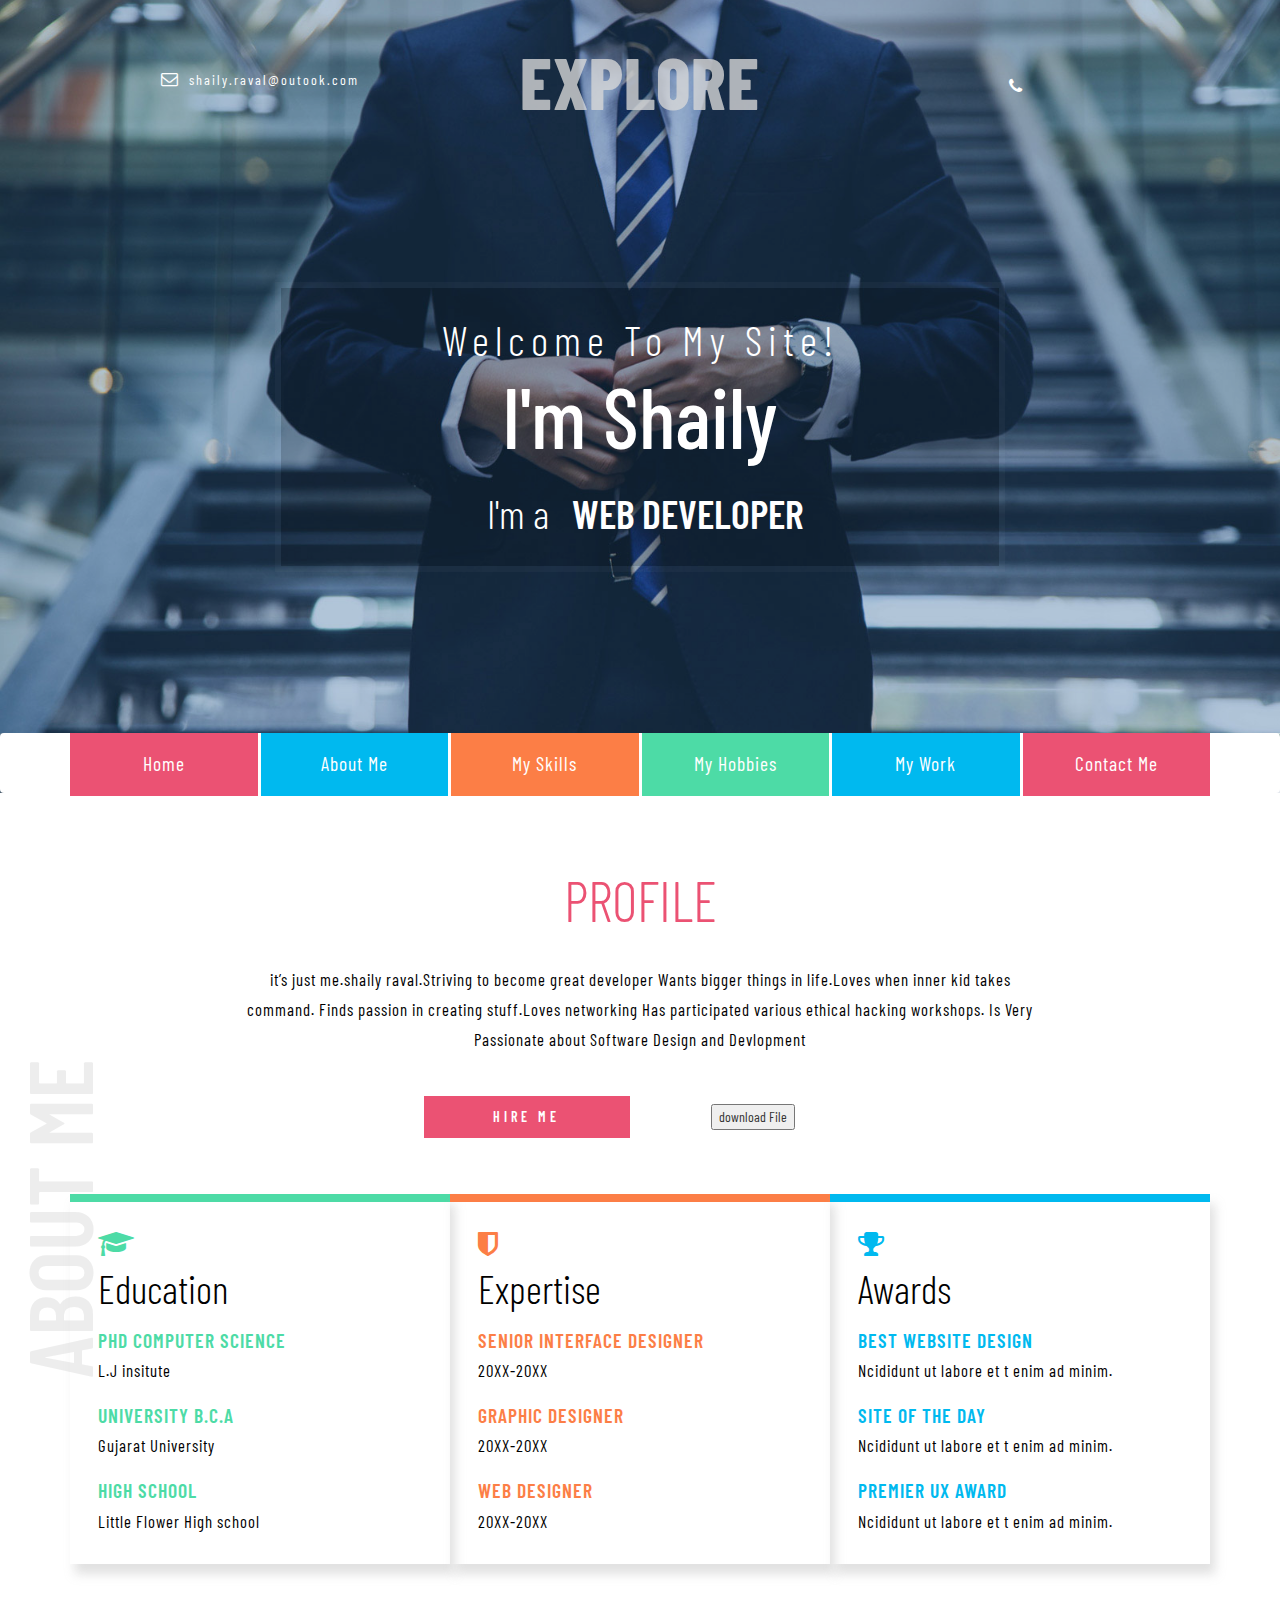
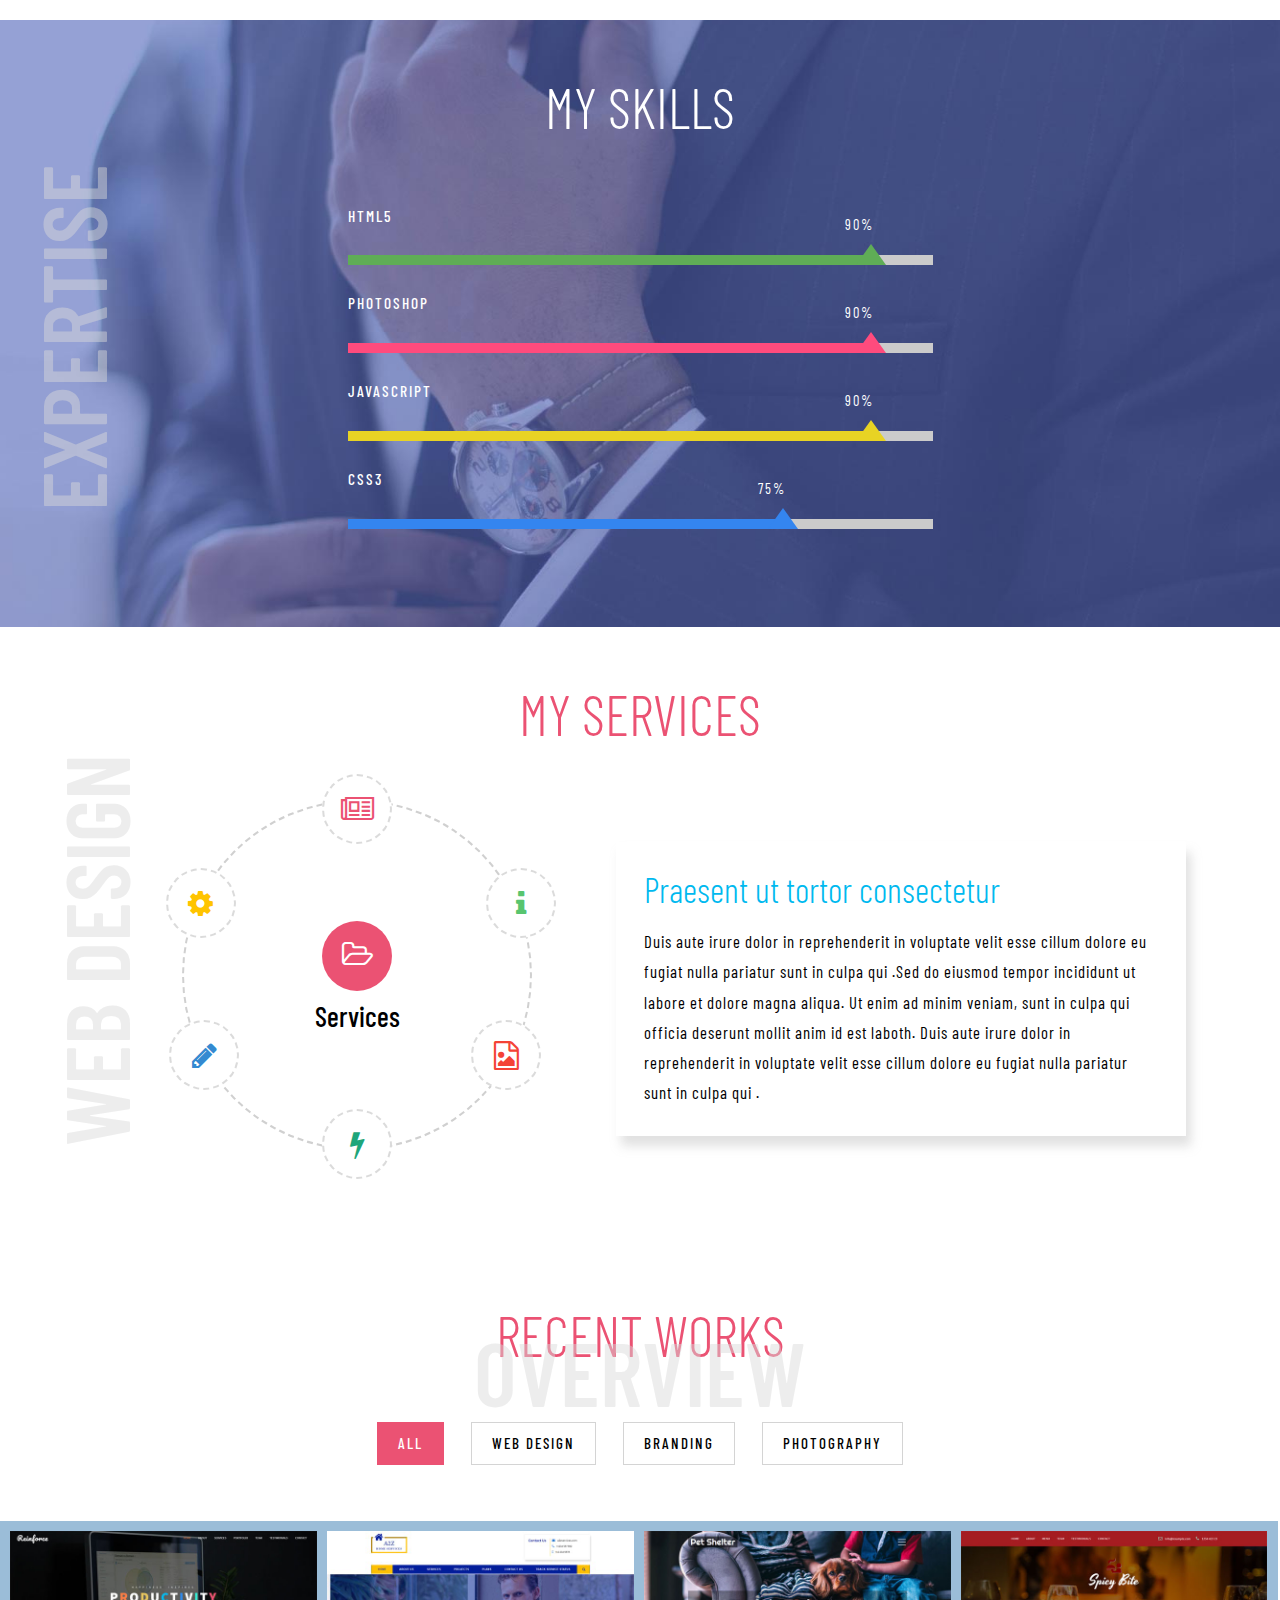
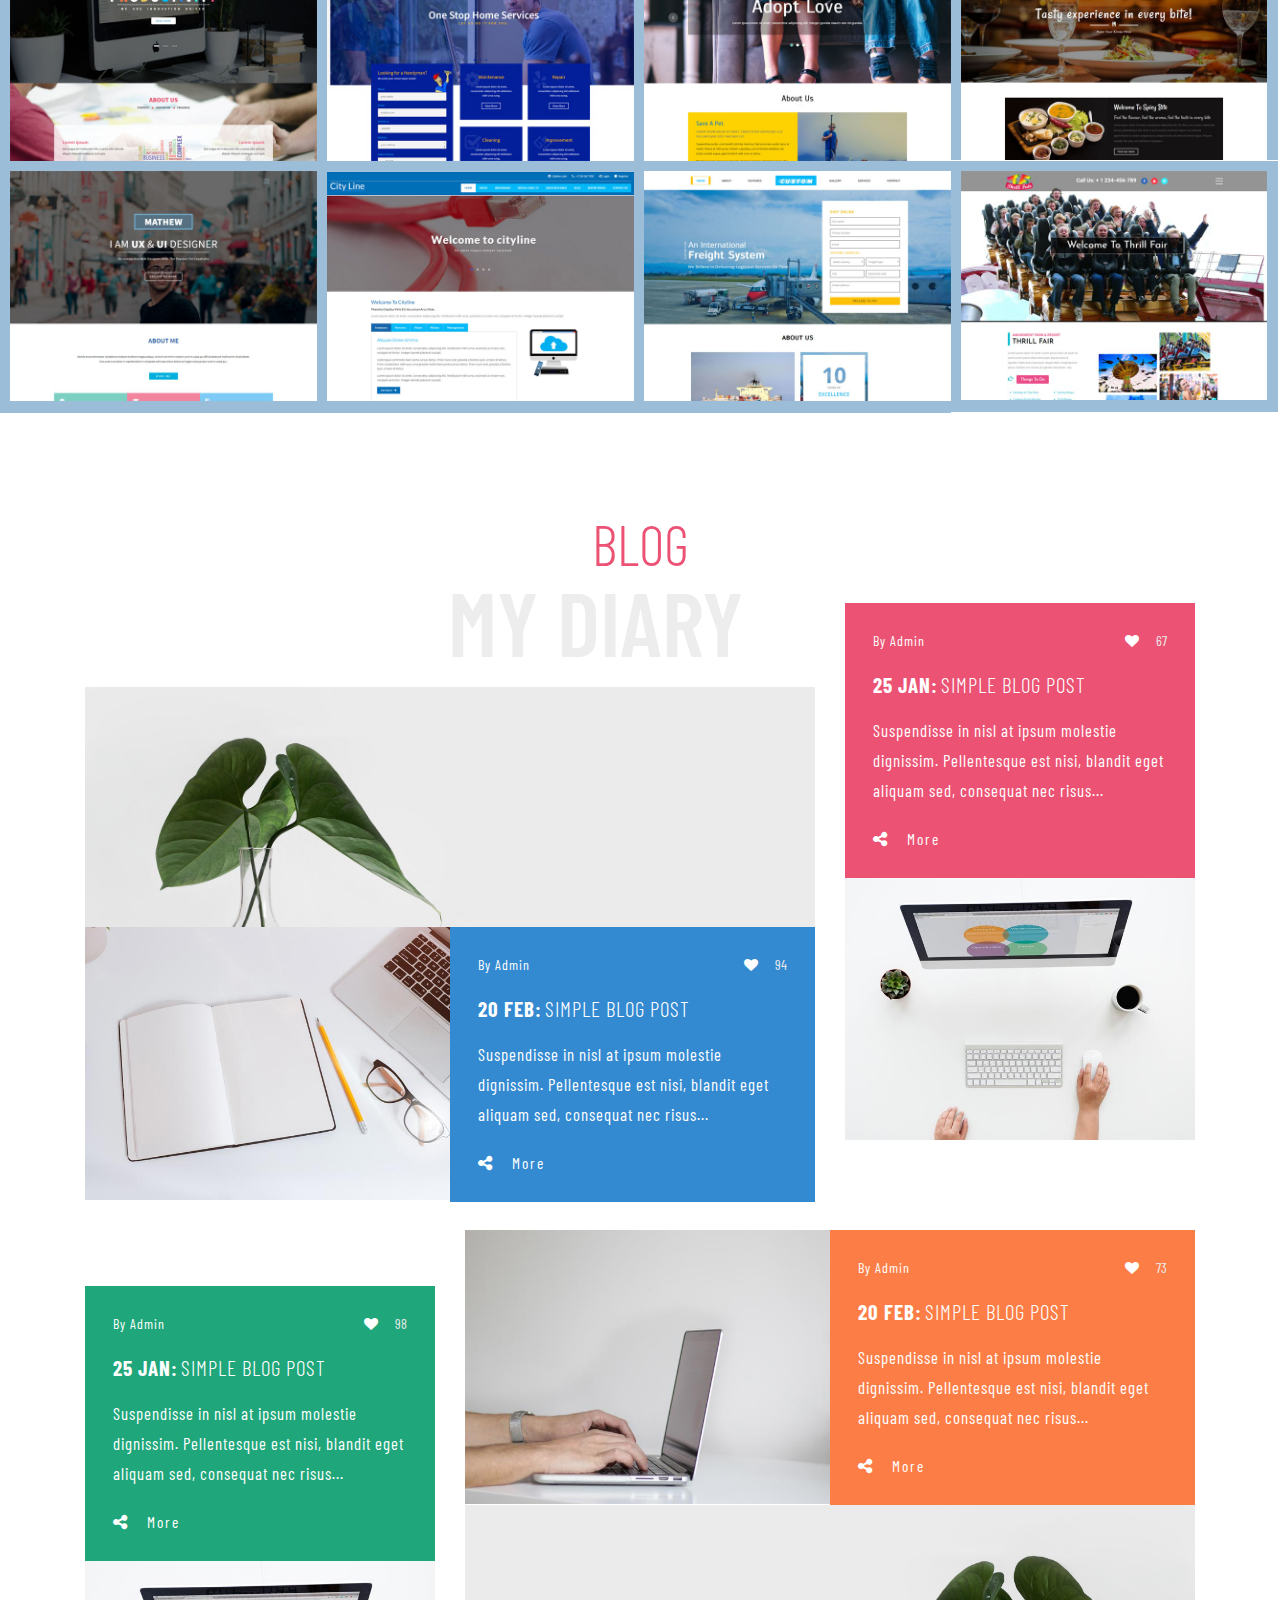
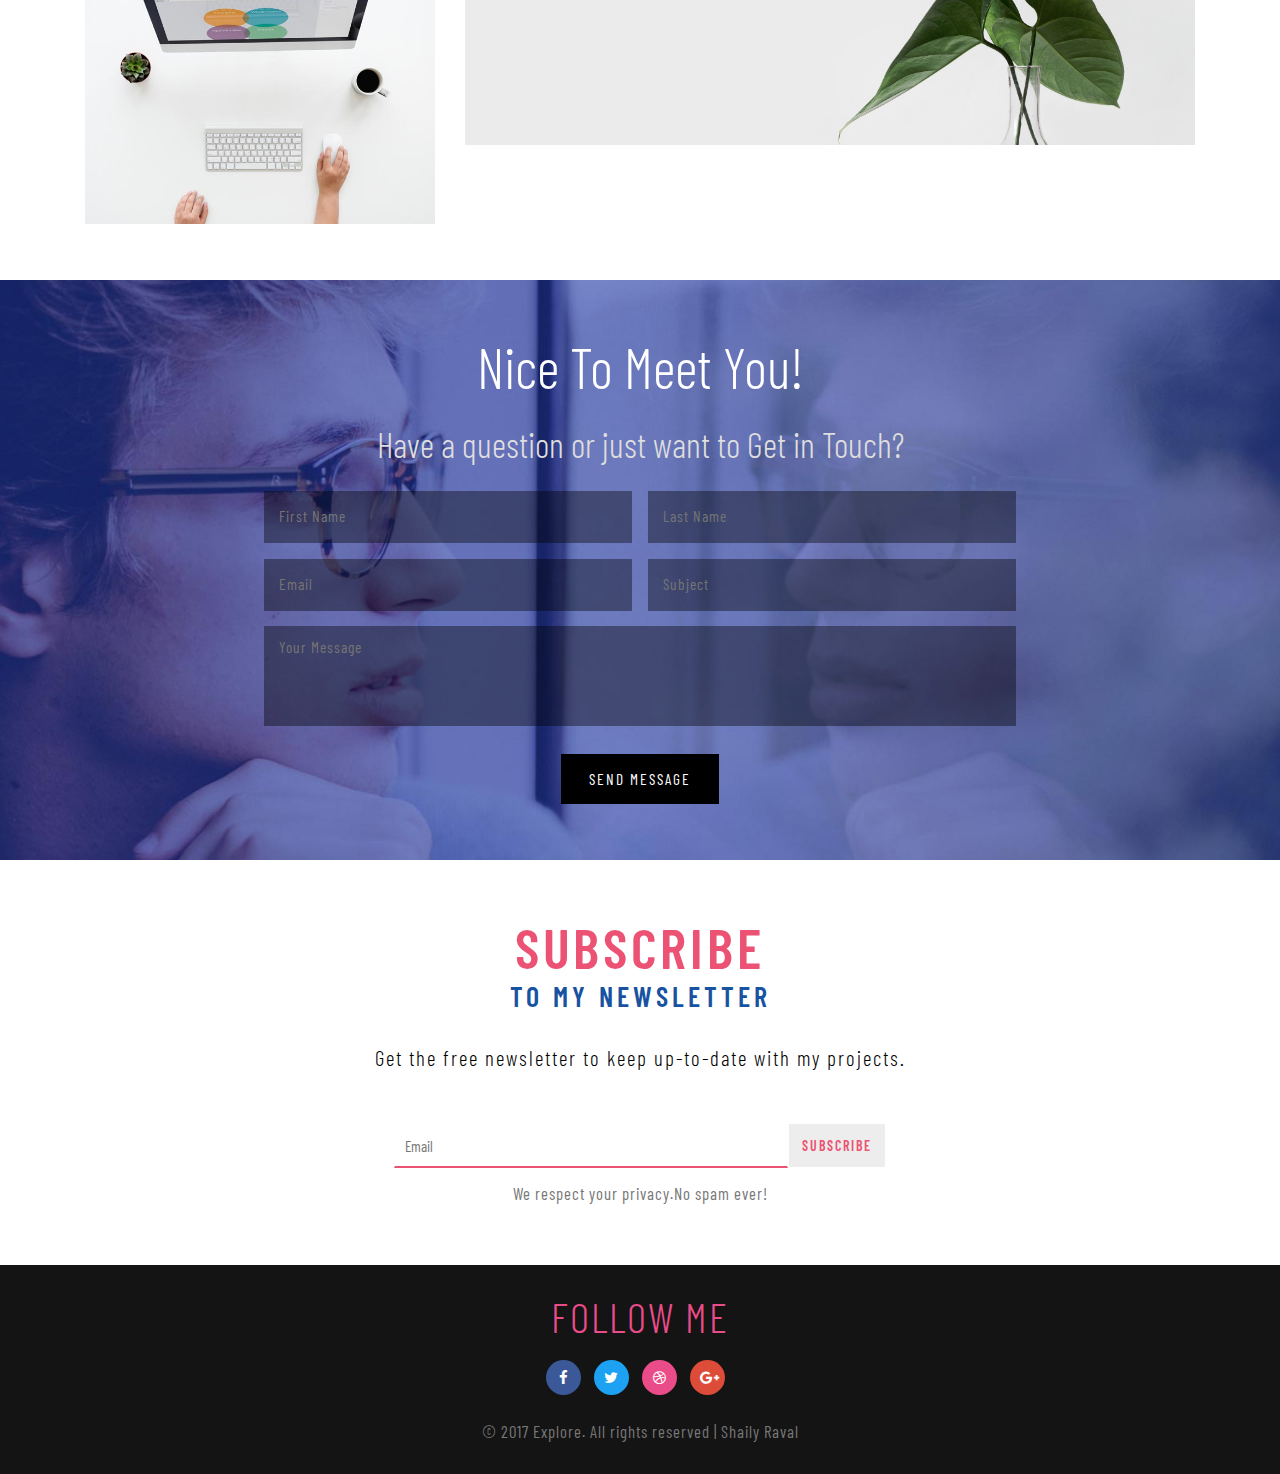
==== commit 8a976b2d: "Update index.html" ====
--- a/index.html
+++ b/index.html
@@ -47,7 +47,7 @@
 					</div>
 					<div class="col-md-4 col-sm-4 header-right">
 						<span class="fa fa-phone icon" aria-hidden="true"></span>
-						<p>+91 9662093575</p>
+						<p></p>
 					</div>
 					<div class="clearfix"></div>
 				</div>
@@ -553,7 +553,7 @@
 	</div>
 	<!-- //blog -->
 	<div class="contact-bottom section-w3layouts main-pos" id="contact">
-		<h3 class="pos-title">get in touch</h3>
+		<h3 class="pos-title"></h3>
 		<h4 class="sec-title">nice to meet you!</h4>
 		<div class="contact-right-w3l">
 			<h3 class="title-contact text-center">Have a question or just want to Get in Touch?</h3>
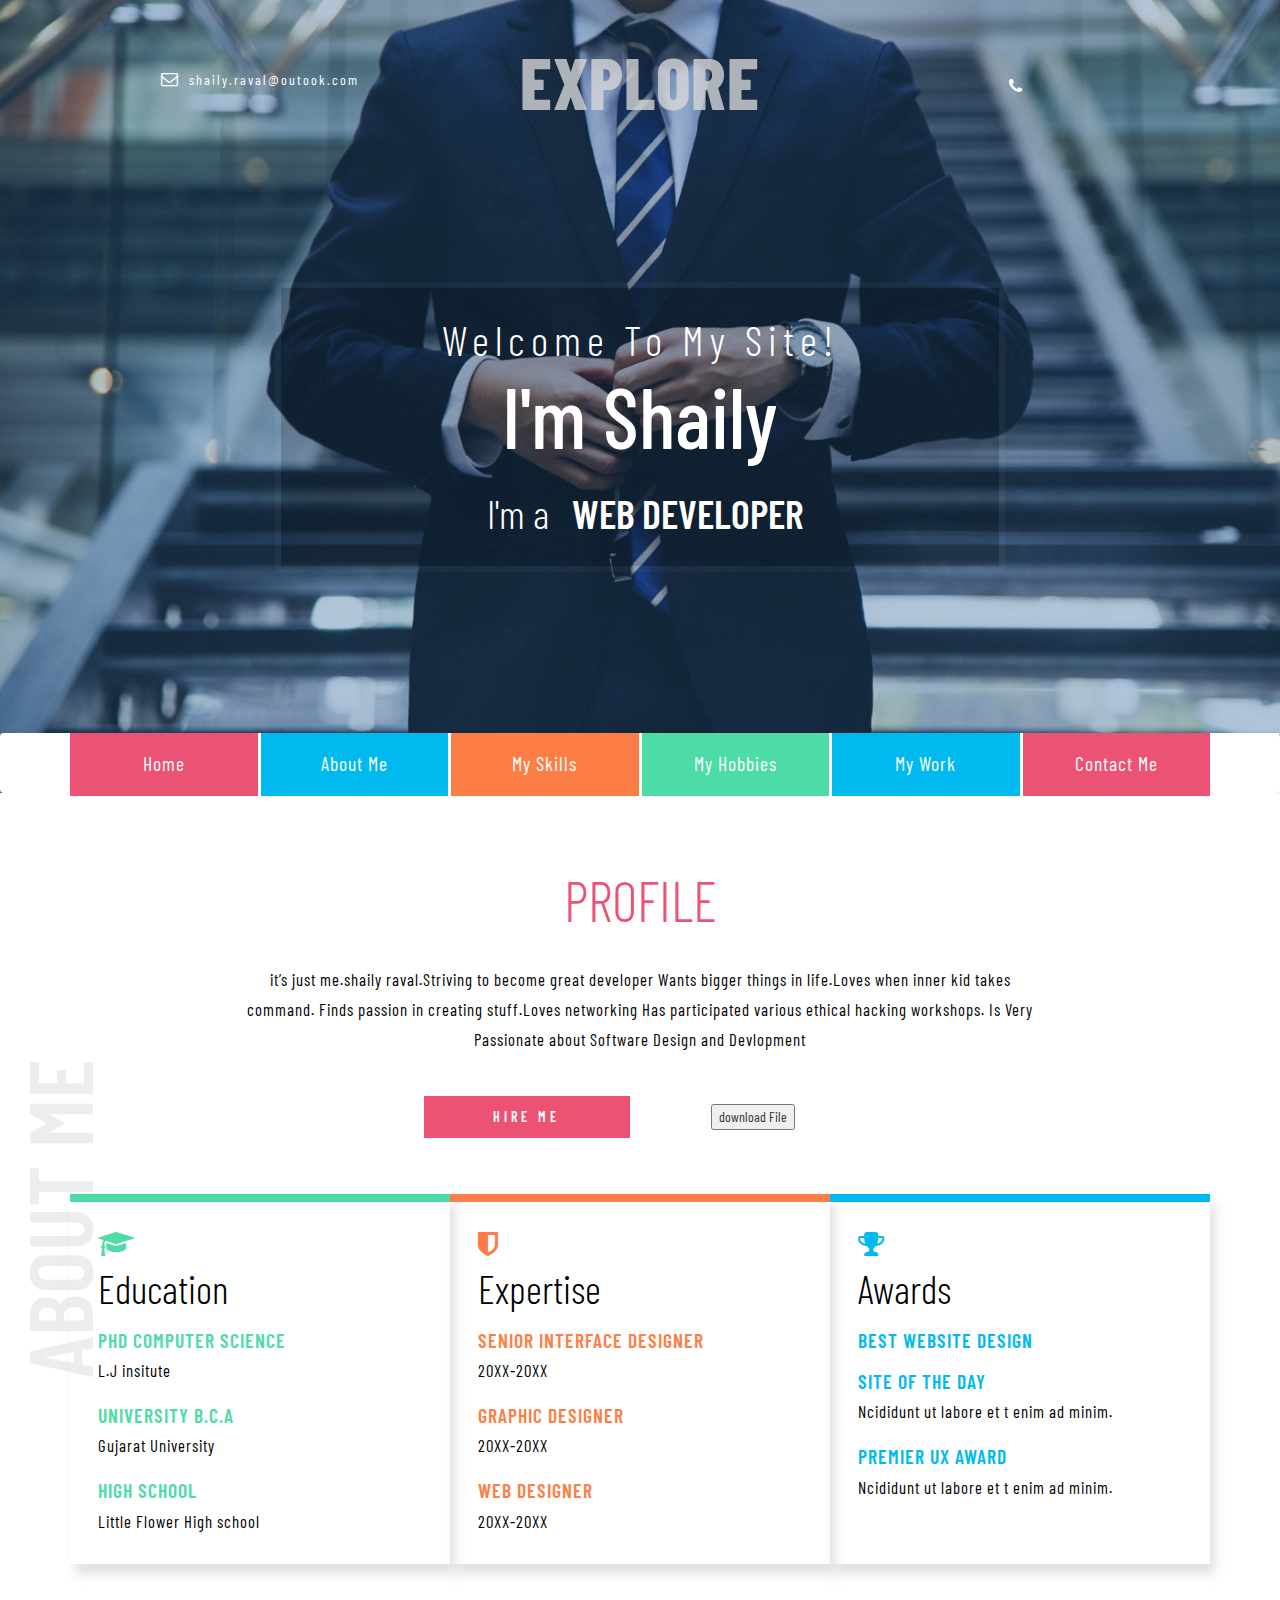
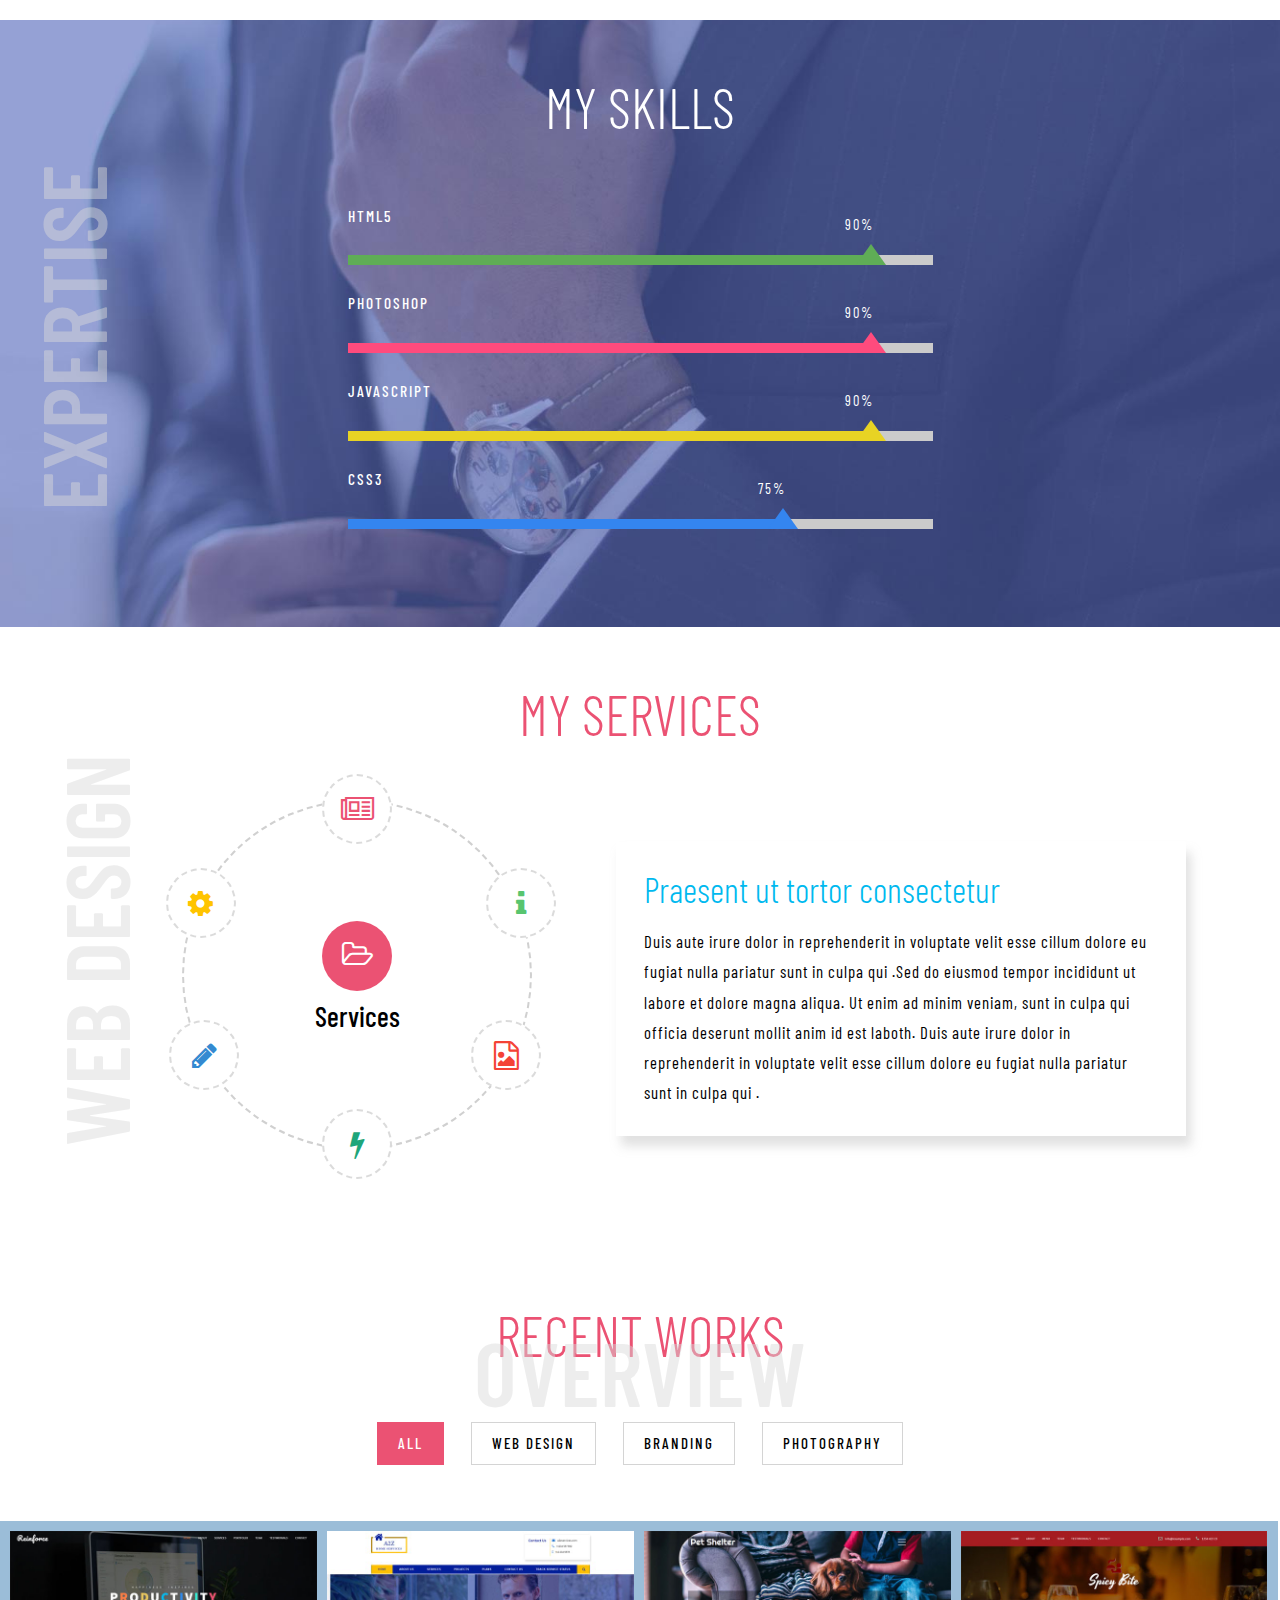
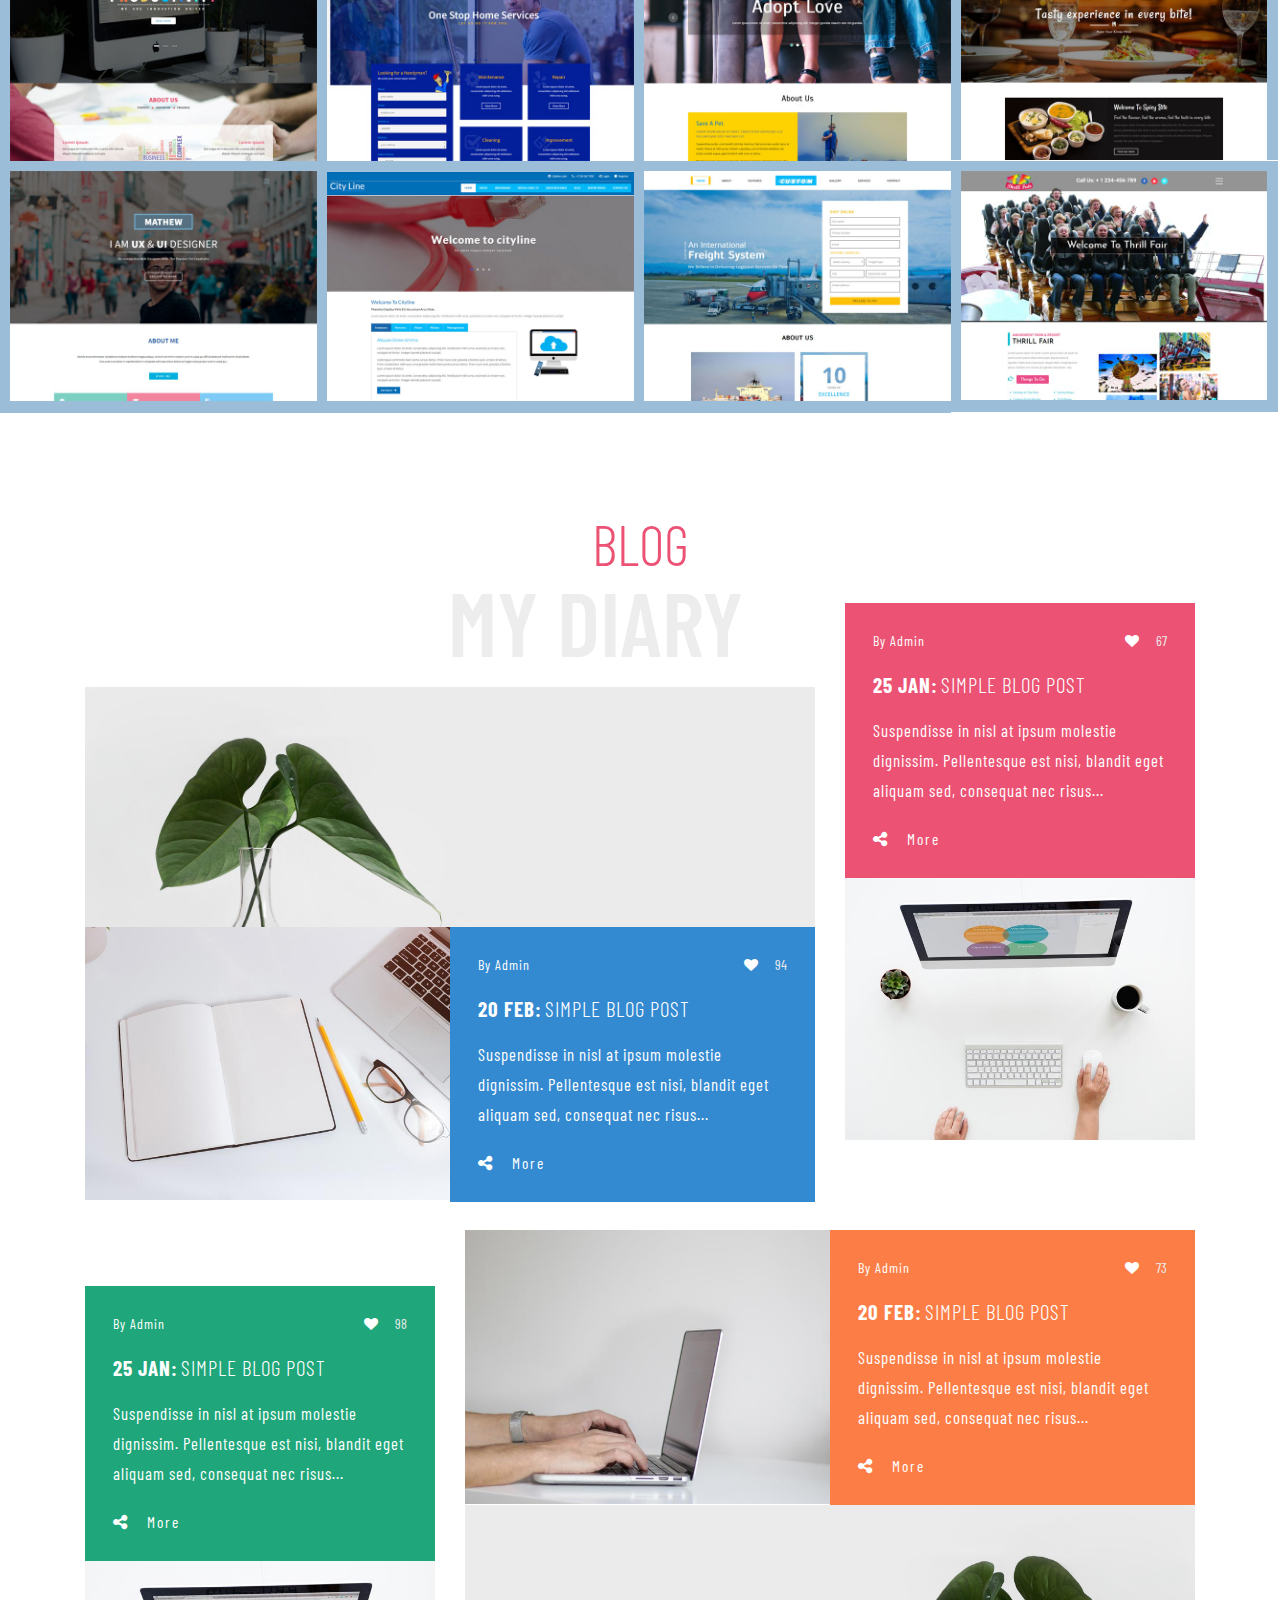
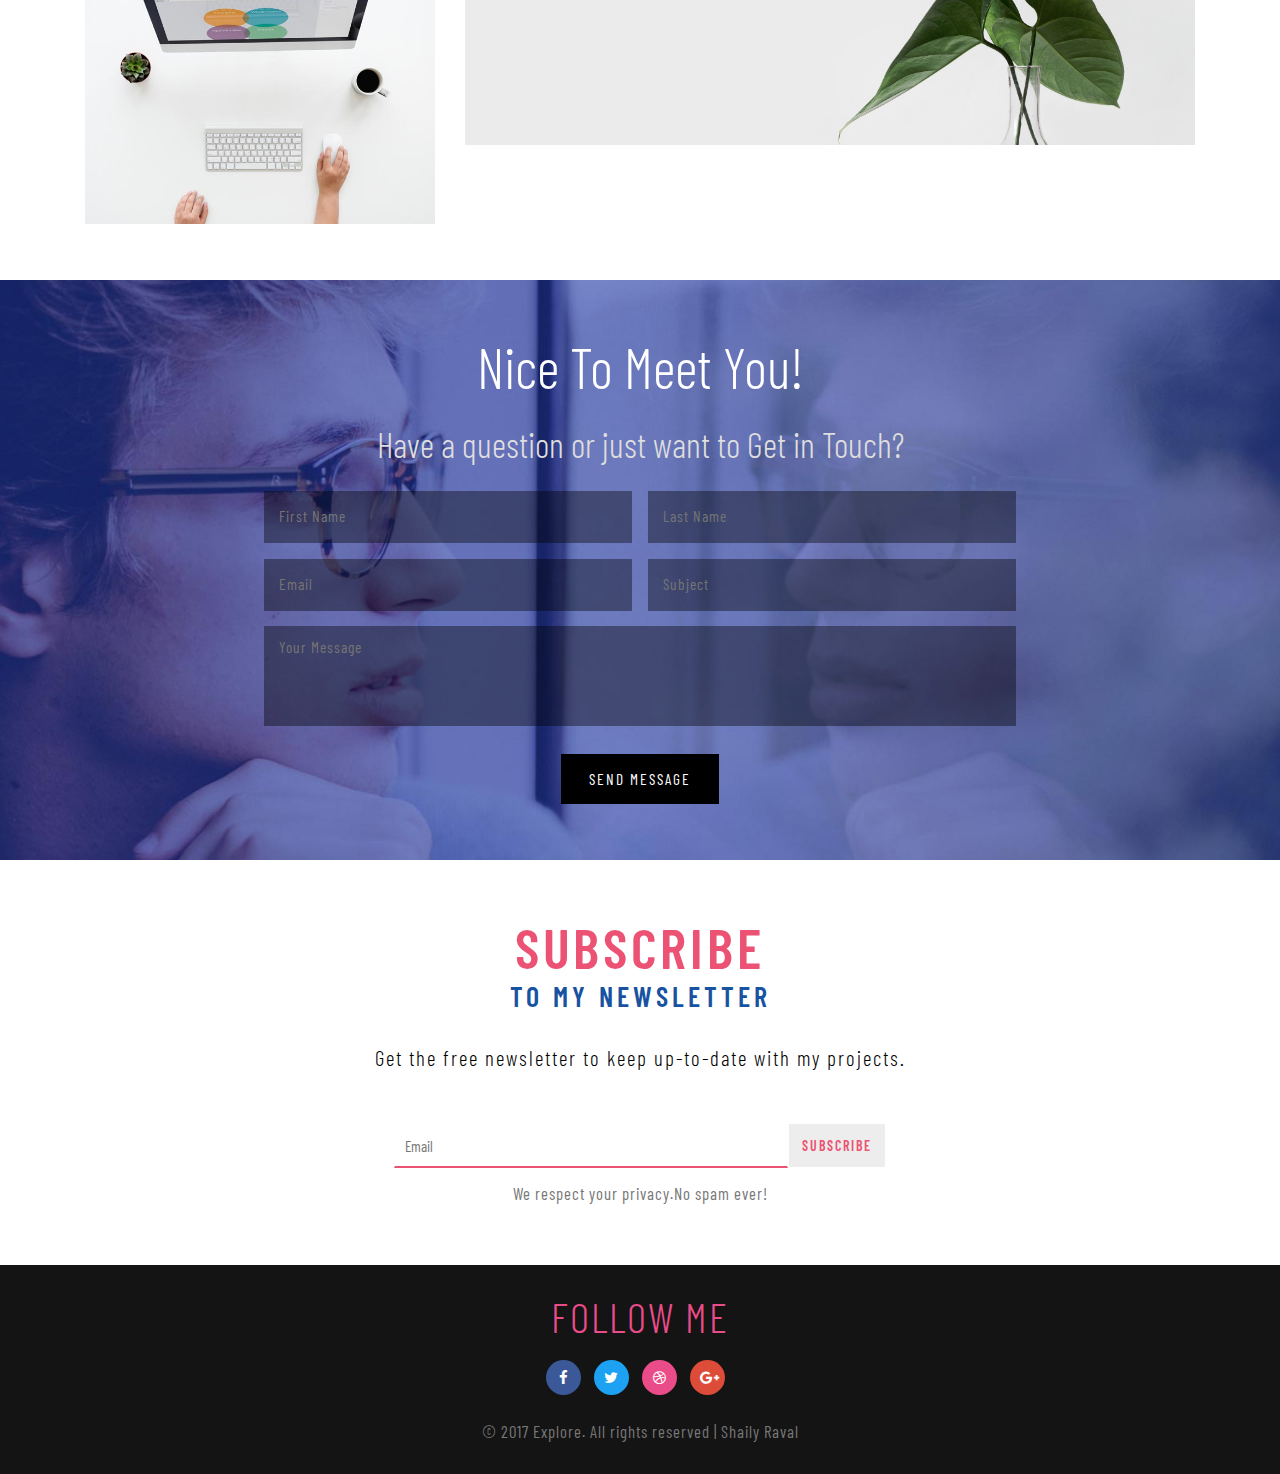
==== commit 52a82a05: "Update index.html" ====
--- a/index.html
+++ b/index.html
@@ -161,7 +161,7 @@
 						<span class="fa fa-trophy" aria-hidden="true"></span>
 						<h4 class="aboutbtm-head">awards</h4>
 						<h5>best website design</h5>
-						<p>Ncididunt ut labore et t enim ad minim.</p>
+						<p></p>
 						<h5>site of the day</h5>
 						<p>Ncididunt ut labore et t enim ad minim.</p>
 						<h5>premier UX award</h5>
